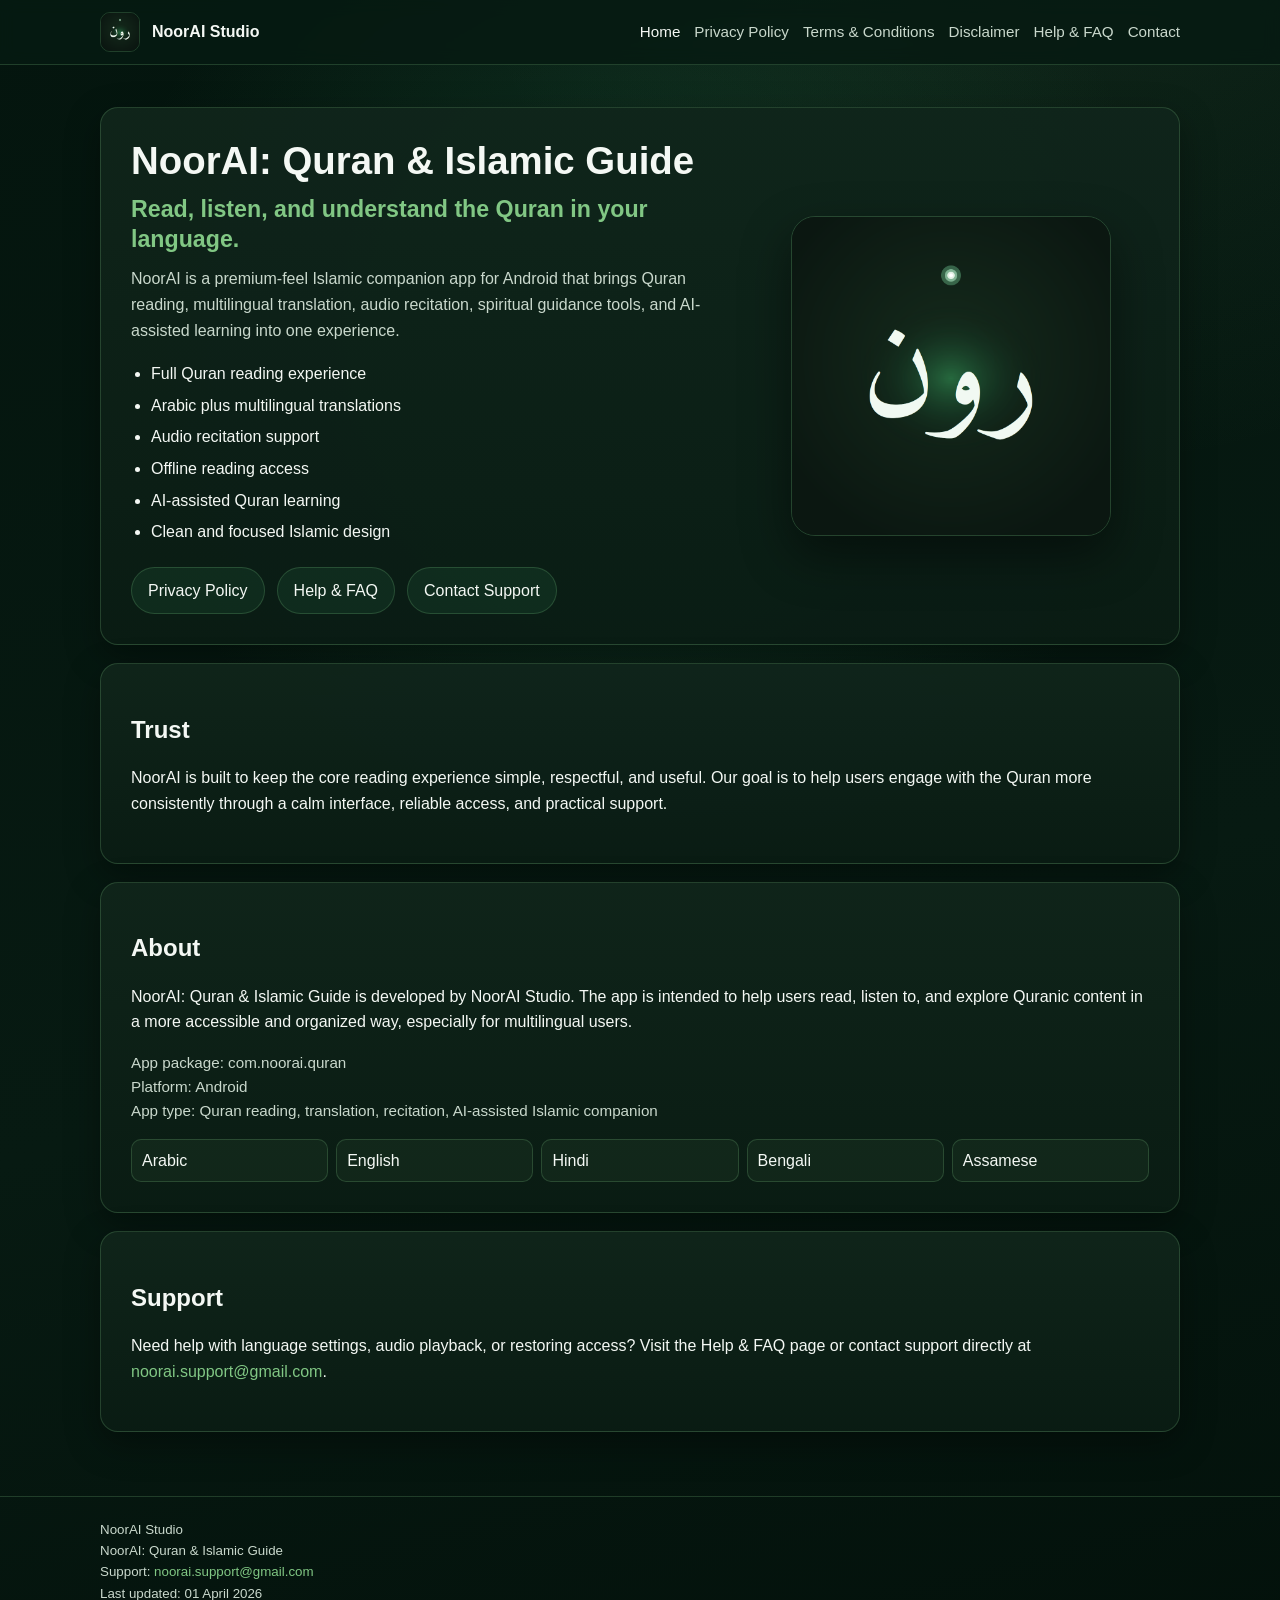
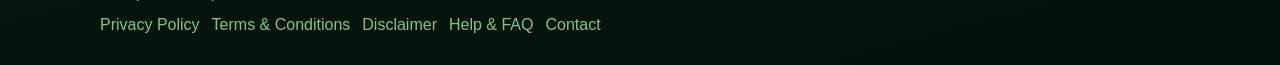
==== index.html @ 88397d29 "Initial NoorAI GitHub Pages site" ====
<!doctype html>
<html lang="en">
  <head>
    <meta charset="UTF-8" />
    <meta name="viewport" content="width=device-width, initial-scale=1.0" />
    <title>NoorAI Studio | NoorAI: Quran & Islamic Guide</title>
    <meta
      name="description"
      content="Official support and legal website for NoorAI: Quran & Islamic Guide by NoorAI Studio. Read the privacy policy, terms, disclaimer, and FAQ."
    />
    <meta property="og:title" content="NoorAI: Quran & Islamic Guide" />
    <meta
      property="og:description"
      content="Official legal and support website for NoorAI by NoorAI Studio."
    />
    <meta property="og:image" content="assets/og-image.png" />
    <meta property="og:type" content="website" />
    <link rel="icon" type="image/png" href="assets/icon.png" />
    <link rel="stylesheet" href="styles.css" />
  </head>
  <body data-page="home">
    <header>
      <div class="site-wrap topbar">
        <div class="brand">
          <img src="assets/icon.png" alt="NoorAI icon" />
          <span>NoorAI Studio</span>
        </div>
        <nav class="nav-links" aria-label="Primary navigation">
          <a data-nav="home" href="index.html">Home</a>
          <a data-nav="privacy" href="privacy-policy.html">Privacy Policy</a>
          <a data-nav="terms" href="terms-and-conditions.html">Terms &amp; Conditions</a>
          <a data-nav="disclaimer" href="disclaimer.html">Disclaimer</a>
          <a data-nav="faq" href="help-faq.html">Help &amp; FAQ</a>
          <a data-nav="contact" href="contact.html">Contact</a>
        </nav>
      </div>
    </header>

    <main class="site-wrap">
      <section class="card hero">
        <div>
          <h1>NoorAI: Quran &amp; Islamic Guide</h1>
          <h2>Read, listen, and understand the Quran in your language.</h2>
          <p>
            NoorAI is a premium-feel Islamic companion app for Android that brings Quran reading,
            multilingual translation, audio recitation, spiritual guidance tools, and AI-assisted
            learning into one experience.
          </p>
          <ul class="feature-list">
            <li>Full Quran reading experience</li>
            <li>Arabic plus multilingual translations</li>
            <li>Audio recitation support</li>
            <li>Offline reading access</li>
            <li>AI-assisted Quran learning</li>
            <li>Clean and focused Islamic design</li>
          </ul>
          <div class="cta-row">
            <a class="btn" href="privacy-policy.html">Privacy Policy</a>
            <a class="btn" href="help-faq.html">Help &amp; FAQ</a>
            <a class="btn" href="contact.html">Contact Support</a>
          </div>
        </div>
        <div class="hero-media">
          <img src="assets/og-image.png" alt="NoorAI app artwork" />
        </div>
      </section>

      <section class="card section">
        <h2>Trust</h2>
        <p>
          NoorAI is built to keep the core reading experience simple, respectful, and useful. Our
          goal is to help users engage with the Quran more consistently through a calm interface,
          reliable access, and practical support.
        </p>
      </section>

      <section class="card section">
        <h2>About</h2>
        <p>
          NoorAI: Quran &amp; Islamic Guide is developed by NoorAI Studio. The app is intended to
          help users read, listen to, and explore Quranic content in a more accessible and
          organized way, especially for multilingual users.
        </p>
        <p class="meta">
          App package: com.noorai.quran<br />
          Platform: Android<br />
          App type: Quran reading, translation, recitation, AI-assisted Islamic companion
        </p>
        <div class="lang-grid" aria-label="Supported languages">
          <span>Arabic</span>
          <span>English</span>
          <span>Hindi</span>
          <span>Bengali</span>
          <span>Assamese</span>
        </div>
      </section>

      <section class="card section">
        <h2>Support</h2>
        <p>
          Need help with language settings, audio playback, or restoring access? Visit the Help
          &amp; FAQ page or contact support directly at
          <a href="mailto:noorai.support@gmail.com">noorai.support@gmail.com</a>.
        </p>
      </section>
    </main>

    <footer class="footer">
      <div class="site-wrap">
        <small>NoorAI Studio</small>
        <small>NoorAI: Quran &amp; Islamic Guide</small>
        <small>
          Support: <a href="mailto:noorai.support@gmail.com">noorai.support@gmail.com</a>
        </small>
        <small>Last updated: 01 April 2026</small>
        <div class="foot-links">
          <a href="privacy-policy.html">Privacy Policy</a>
          <a href="terms-and-conditions.html">Terms &amp; Conditions</a>
          <a href="disclaimer.html">Disclaimer</a>
          <a href="help-faq.html">Help &amp; FAQ</a>
          <a href="contact.html">Contact</a>
        </div>
      </div>
    </footer>

    <script src="script.js"></script>
  </body>
</html>
---- styles.css ----
:root {
  --bg: #071A12;
  --surface: #10251B;
  --primary: #2E7D52;
  --highlight: #81C784;
  --text: #F4F8F4;
  --text-muted: #C9D8CC;
  --border: rgba(129, 199, 132, 0.22);
  --shadow: 0 12px 34px rgba(0, 0, 0, 0.35);
}

* {
  box-sizing: border-box;
}

html,
body {
  margin: 0;
  padding: 0;
}

body {
  font-family: "Segoe UI", Tahoma, Geneva, Verdana, sans-serif;
  color: var(--text);
  background:
    radial-gradient(circle at 50% 20%, rgba(46, 125, 82, 0.30), transparent 36%),
    radial-gradient(circle at 85% -10%, rgba(129, 199, 132, 0.10), transparent 30%),
    linear-gradient(165deg, #04150e 0%, var(--bg) 58%, #03110b 100%);
  min-height: 100vh;
  line-height: 1.6;
}

a {
  color: var(--highlight);
  text-decoration: none;
}

a:hover {
  text-decoration: underline;
}

.site-wrap {
  width: min(1080px, 92vw);
  margin: 0 auto;
}

header {
  position: sticky;
  top: 0;
  z-index: 20;
  background: rgba(7, 26, 18, 0.85);
  backdrop-filter: blur(8px);
  border-bottom: 1px solid var(--border);
}

.topbar {
  display: flex;
  align-items: center;
  justify-content: space-between;
  gap: 16px;
  padding: 12px 0;
}

.brand {
  display: flex;
  align-items: center;
  gap: 12px;
  font-weight: 700;
}

.brand img {
  width: 40px;
  height: 40px;
  border-radius: 10px;
  border: 1px solid var(--border);
}

.nav-links {
  display: flex;
  flex-wrap: wrap;
  gap: 14px;
}

.nav-links a {
  color: var(--text-muted);
  font-size: 0.95rem;
}

.nav-links a.active,
.nav-links a:hover {
  color: var(--text);
}

main {
  padding: 42px 0 64px;
}

.card {
  background: linear-gradient(180deg, rgba(16, 37, 27, 0.95), rgba(10, 28, 20, 0.95));
  border: 1px solid var(--border);
  box-shadow: var(--shadow);
  border-radius: 18px;
  padding: clamp(18px, 3vw, 30px);
}

.hero {
  display: grid;
  grid-template-columns: 1.2fr 0.8fr;
  gap: clamp(18px, 3vw, 28px);
  align-items: center;
}

.hero h1 {
  margin: 0 0 10px;
  font-size: clamp(1.8rem, 3vw, 2.6rem);
  line-height: 1.2;
}

.hero h2 {
  margin: 0 0 12px;
  font-size: clamp(1.15rem, 2.4vw, 1.45rem);
  color: var(--highlight);
  font-weight: 600;
}

.hero p {
  margin: 0 0 18px;
  color: var(--text-muted);
}

.hero-media {
  display: flex;
  justify-content: center;
}

.hero-media img {
  width: min(320px, 88%);
  border-radius: 24px;
  border: 1px solid var(--border);
  box-shadow: 0 20px 50px rgba(0, 0, 0, 0.45);
}

ul.feature-list {
  margin: 0;
  padding-left: 20px;
}

ul.feature-list li {
  margin: 6px 0;
}

.cta-row {
  margin-top: 22px;
  display: flex;
  flex-wrap: wrap;
  gap: 12px;
}

.btn {
  display: inline-block;
  border-radius: 999px;
  padding: 10px 16px;
  border: 1px solid var(--border);
  color: var(--text);
  background: rgba(46, 125, 82, 0.16);
  transition: transform 160ms ease, background 160ms ease;
}

.btn:hover {
  transform: translateY(-2px);
  background: rgba(46, 125, 82, 0.32);
  text-decoration: none;
}

.section {
  margin-top: 18px;
}

h1,
h2,
h3 {
  line-height: 1.3;
}

h1 {
  margin-top: 0;
}

.meta {
  color: var(--text-muted);
  font-size: 0.95rem;
}

.footer {
  border-top: 1px solid var(--border);
  padding: 22px 0 28px;
  color: var(--text-muted);
}

.footer .foot-links {
  display: flex;
  flex-wrap: wrap;
  gap: 12px;
  margin-top: 8px;
}

.footer small {
  display: block;
}

.lang-grid {
  display: grid;
  gap: 8px;
  grid-template-columns: repeat(auto-fit, minmax(160px, 1fr));
  margin-top: 10px;
}

.lang-grid span {
  border: 1px solid var(--border);
  padding: 8px 10px;
  border-radius: 10px;
  background: rgba(129, 199, 132, 0.06);
}

@media (max-width: 860px) {
  .hero {
    grid-template-columns: 1fr;
  }

  .topbar {
    flex-direction: column;
    align-items: flex-start;
  }
}
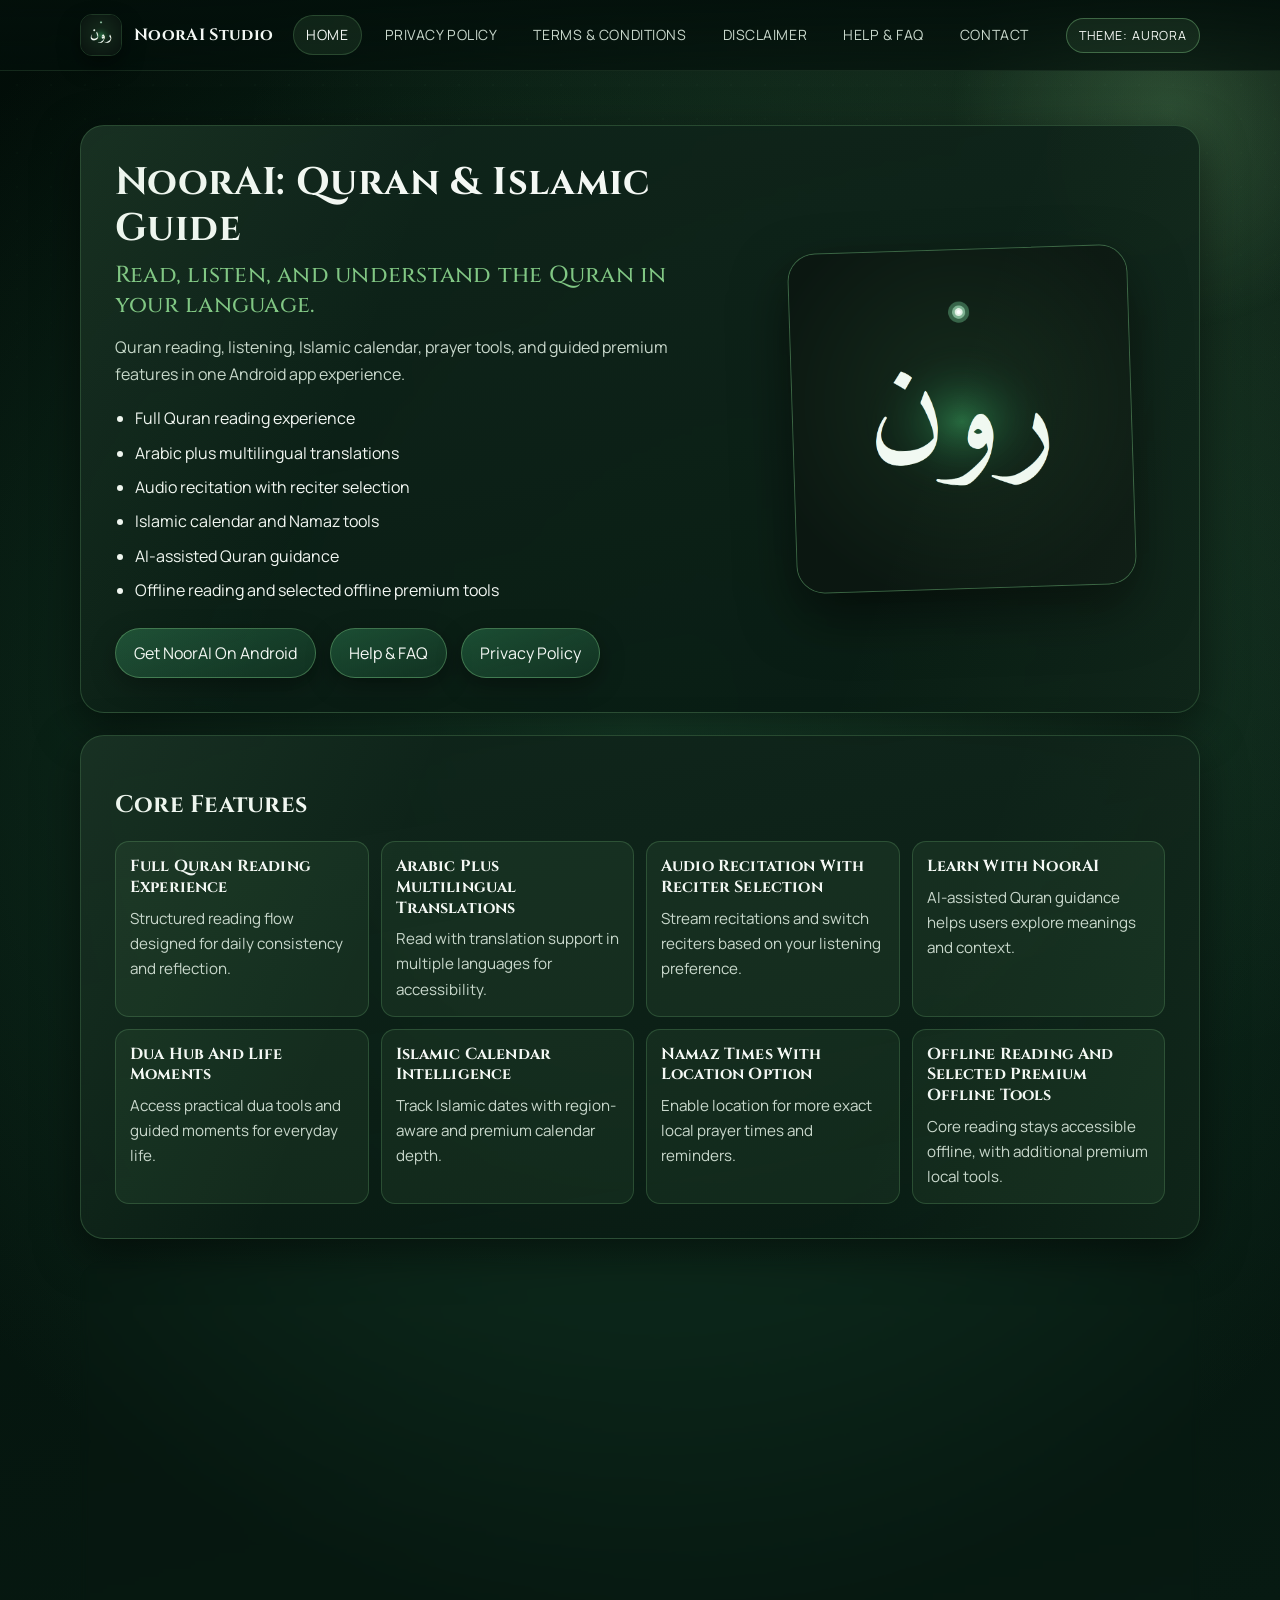
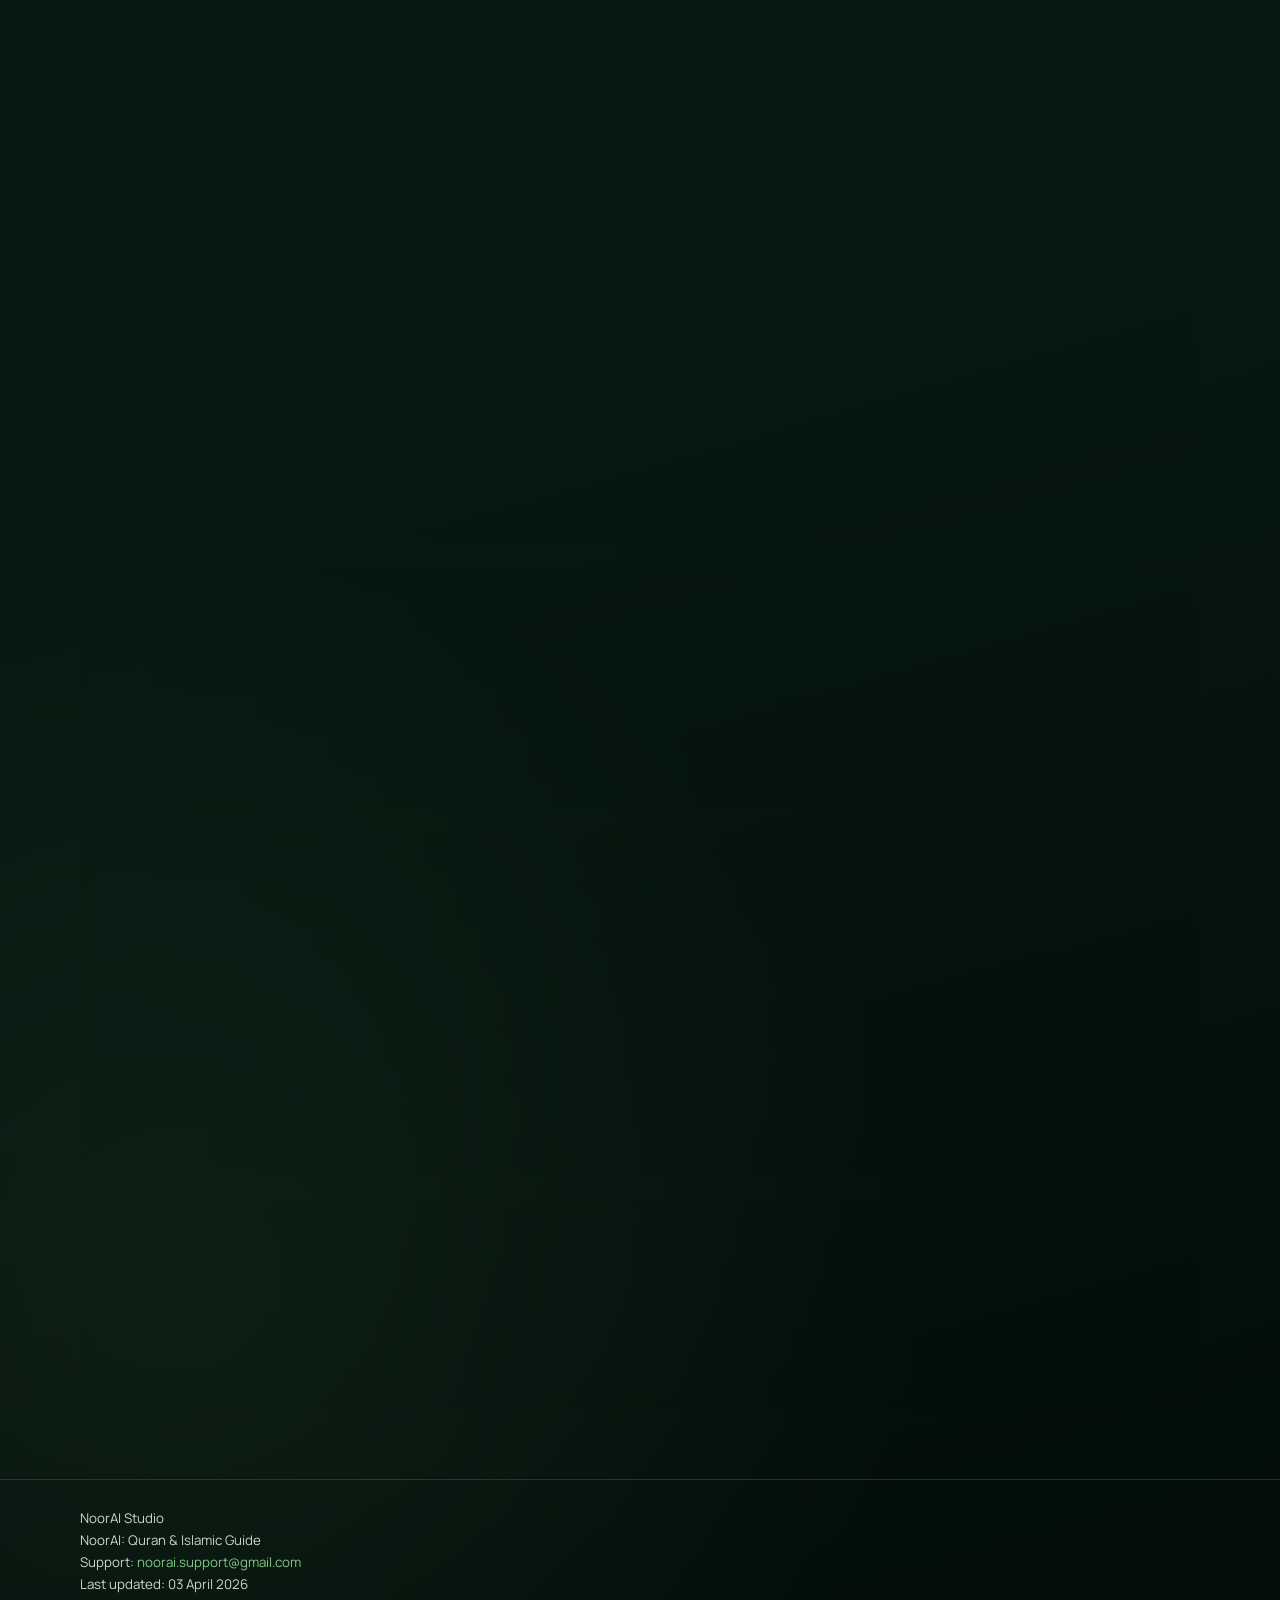
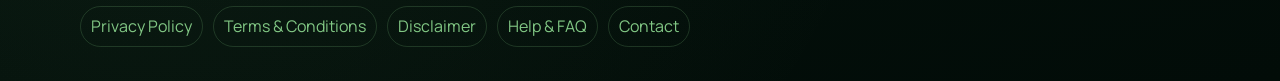
==== commit 45425bba: "Update site content and add app-ads.txt for AdMob verification" ====
--- a/index.html
+++ b/index.html
@@ -3,19 +3,55 @@
   <head>
     <meta charset="UTF-8" />
     <meta name="viewport" content="width=device-width, initial-scale=1.0" />
-    <title>NoorAI Studio | NoorAI: Quran & Islamic Guide</title>
+    <title>NoorAI | Quran, Recitation, AI Guidance, Prayer Tools</title>
     <meta
       name="description"
-      content="Official support and legal website for NoorAI: Quran & Islamic Guide by NoorAI Studio. Read the privacy policy, terms, disclaimer, and FAQ."
-    />
-    <meta property="og:title" content="NoorAI: Quran & Islamic Guide" />
+      content="NoorAI is an Android Quran and Islamic guide app with reading, recitation, AI guidance, prayer tools, Islamic calendar features, and premium support options."
+    />
+    <link rel="canonical" href="https://shaanahmed.github.io/noorai-site/" />
+    <meta property="og:title" content="NoorAI: Quran & Islamic Guide for Android" />
     <meta
       property="og:description"
-      content="Official legal and support website for NoorAI by NoorAI Studio."
-    />
-    <meta property="og:image" content="assets/og-image.png" />
+      content="Read, listen, and understand the Quran in your language with NoorAI. Includes recitation, prayer tools, Islamic calendar, and premium guidance features."
+    />
+    <meta property="og:url" content="https://shaanahmed.github.io/noorai-site/" />
+    <meta property="og:image" content="https://shaanahmed.github.io/noorai-site/assets/og-image.png" />
     <meta property="og:type" content="website" />
+    <meta name="twitter:card" content="summary_large_image" />
+    <meta name="twitter:title" content="NoorAI: Quran & Islamic Guide for Android" />
+    <meta
+      name="twitter:description"
+      content="Quran reading, multilingual translation, recitation, prayer tools, and guided premium features in one app."
+    />
+    <meta
+      name="twitter:image"
+      content="https://shaanahmed.github.io/noorai-site/assets/og-image.png"
+    />
+    <meta name="theme-color" content="#071A12" />
     <link rel="icon" type="image/png" href="assets/icon.png" />
+    <link rel="apple-touch-icon" href="assets/icon.png" />
+    <script type="application/ld+json">
+      {
+        "@context": "https://schema.org",
+        "@type": "SoftwareApplication",
+        "name": "NoorAI: Quran & Islamic Guide",
+        "applicationCategory": "LifestyleApplication",
+        "operatingSystem": "Android",
+        "url": "https://shaanahmed.github.io/noorai-site/",
+        "image": "https://shaanahmed.github.io/noorai-site/assets/og-image.png",
+        "description": "Android app for Quran reading, recitation, AI-assisted guidance, prayer tools, and Islamic calendar support.",
+        "publisher": {
+          "@type": "Organization",
+          "name": "NoorAI Studio"
+        },
+        "offers": {
+          "@type": "Offer",
+          "price": "0",
+          "priceCurrency": "USD",
+          "description": "Free download with optional in-app premium plans via Google Play"
+        }
+      }
+    </script>
     <link rel="stylesheet" href="styles.css" />
   </head>
   <body data-page="home">
@@ -42,22 +78,21 @@
           <h1>NoorAI: Quran &amp; Islamic Guide</h1>
           <h2>Read, listen, and understand the Quran in your language.</h2>
           <p>
-            NoorAI is a premium-feel Islamic companion app for Android that brings Quran reading,
-            multilingual translation, audio recitation, spiritual guidance tools, and AI-assisted
-            learning into one experience.
+            Quran reading, listening, Islamic calendar, prayer tools, and guided premium features
+            in one Android app experience.
           </p>
           <ul class="feature-list">
             <li>Full Quran reading experience</li>
             <li>Arabic plus multilingual translations</li>
-            <li>Audio recitation support</li>
-            <li>Offline reading access</li>
-            <li>AI-assisted Quran learning</li>
-            <li>Clean and focused Islamic design</li>
+            <li>Audio recitation with reciter selection</li>
+            <li>Islamic calendar and Namaz tools</li>
+            <li>AI-assisted Quran guidance</li>
+            <li>Offline reading and selected offline premium tools</li>
           </ul>
           <div class="cta-row">
+            <a class="btn" href="#android-launch">Get NoorAI On Android</a>
+            <a class="btn" href="help-faq.html">Help &amp; FAQ</a>
             <a class="btn" href="privacy-policy.html">Privacy Policy</a>
-            <a class="btn" href="help-faq.html">Help &amp; FAQ</a>
-            <a class="btn" href="contact.html">Contact Support</a>
           </div>
         </div>
         <div class="hero-media">
@@ -66,16 +101,99 @@
       </section>
 
       <section class="card section">
-        <h2>Trust</h2>
-        <p>
-          NoorAI is built to keep the core reading experience simple, respectful, and useful. Our
-          goal is to help users engage with the Quran more consistently through a calm interface,
-          reliable access, and practical support.
-        </p>
-      </section>
-
-      <section class="card section">
-        <h2>About</h2>
+        <h2>Core Features</h2>
+        <div class="feature-grid" aria-label="Core NoorAI features">
+          <article class="feature-card">
+            <h3>Full Quran Reading Experience</h3>
+            <p>Structured reading flow designed for daily consistency and reflection.</p>
+          </article>
+          <article class="feature-card">
+            <h3>Arabic Plus Multilingual Translations</h3>
+            <p>Read with translation support in multiple languages for accessibility.</p>
+          </article>
+          <article class="feature-card">
+            <h3>Audio Recitation With Reciter Selection</h3>
+            <p>Stream recitations and switch reciters based on your listening preference.</p>
+          </article>
+          <article class="feature-card">
+            <h3>Learn With NoorAI</h3>
+            <p>AI-assisted Quran guidance helps users explore meanings and context.</p>
+          </article>
+          <article class="feature-card">
+            <h3>Dua Hub And Life Moments</h3>
+            <p>Access practical dua tools and guided moments for everyday life.</p>
+          </article>
+          <article class="feature-card">
+            <h3>Islamic Calendar Intelligence</h3>
+            <p>Track Islamic dates with region-aware and premium calendar depth.</p>
+          </article>
+          <article class="feature-card">
+            <h3>Namaz Times With Location Option</h3>
+            <p>Enable location for more exact local prayer times and reminders.</p>
+          </article>
+          <article class="feature-card">
+            <h3>Offline Reading And Selected Premium Offline Tools</h3>
+            <p>Core reading stays accessible offline, with additional premium local tools.</p>
+          </article>
+        </div>
+      </section>
+
+      <section class="card section">
+        <h2>NoorAI Premium</h2>
+        <p>
+          Unlock deeper NoorAI features with monthly, yearly, or lifetime access. Premium
+          includes advanced Islamic calendar intelligence, Deep Heart AI, premium Dua Hub tools,
+          offline history, and an ad-free experience.
+        </p>
+        <div class="plan-row" aria-label="Premium plan options">
+          <span class="plan-pill">Monthly Access</span>
+          <span class="plan-pill">Yearly Access</span>
+          <span class="plan-pill">Lifetime Access</span>
+        </div>
+        <ul class="feature-list">
+          <li>Premium Dua Hub access</li>
+          <li>Ad-free experience</li>
+          <li>Unlimited Deep Heart AI</li>
+          <li>Global Islamic calendar</li>
+          <li>Ramadan and Eid timelines</li>
+          <li>Offline AI history</li>
+          <li>Offline audio downloads</li>
+          <li>Gold Supporter Theme</li>
+        </ul>
+        <p class="meta">
+          Plan availability and billing details may vary by region and Google Play listing state.
+        </p>
+      </section>
+
+      <section class="card section">
+        <h2>Trust And Privacy</h2>
+        <ul class="feature-list">
+          <li>NoorAI is designed to work mostly offline for core reading flows.</li>
+          <li>No NoorAI account is required to use core app features.</li>
+          <li>Premium access is managed through Google Play billing products.</li>
+          <li>Core Quran reading content remains simple and accessible.</li>
+        </ul>
+      </section>
+
+      <section id="android-launch" class="card section">
+        <h2>Get NoorAI On Android</h2>
+        <p>
+          Join NoorAI internal testing now, or follow launch updates as the app rolls out on
+          Google Play.
+        </p>
+        <div class="cta-row">
+          <a
+            class="btn"
+            href="mailto:noorai.support@gmail.com?subject=NoorAI%20Internal%20Testing%20Request"
+            >Join Internal Testing</a
+          >
+          <a class="btn" href="contact.html">Coming Soon To Google Play</a>
+          <a class="btn" href="help-faq.html">Support And FAQ</a>
+        </div>
+      </section>
+
+      <section class="card section">
+        <h2>About NoorAI</h2>
         <p>
           NoorAI: Quran &amp; Islamic Guide is developed by NoorAI Studio. The app is intended to
           help users read, listen to, and explore Quranic content in a more accessible and
@@ -112,7 +230,7 @@
         <small>
           Support: <a href="mailto:noorai.support@gmail.com">noorai.support@gmail.com</a>
         </small>
-        <small>Last updated: 01 April 2026</small>
+        <small>Last updated: 03 April 2026</small>
         <div class="foot-links">
           <a href="privacy-policy.html">Privacy Policy</a>
           <a href="terms-and-conditions.html">Terms &amp; Conditions</a>
--- a/styles.css
+++ b/styles.css
@@ -1,3 +1,5 @@
+@import url("https://fonts.googleapis.com/css2?family=Cinzel:wght@500;700&family=Manrope:wght@400;500;700&display=swap");
+
 :root {
   --bg: #071A12;
   --surface: #10251B;
@@ -6,7 +8,8 @@
   --text: #F4F8F4;
   --text-muted: #C9D8CC;
   --border: rgba(129, 199, 132, 0.22);
-  --shadow: 0 12px 34px rgba(0, 0, 0, 0.35);
+  --border-strong: rgba(129, 199, 132, 0.4);
+  --shadow: 0 14px 44px rgba(0, 0, 0, 0.5);
 }
 
 * {
@@ -20,19 +23,47 @@
 }
 
 body {
-  font-family: "Segoe UI", Tahoma, Geneva, Verdana, sans-serif;
+  font-family: "Manrope", "Trebuchet MS", sans-serif;
   color: var(--text);
   background:
-    radial-gradient(circle at 50% 20%, rgba(46, 125, 82, 0.30), transparent 36%),
-    radial-gradient(circle at 85% -10%, rgba(129, 199, 132, 0.10), transparent 30%),
-    linear-gradient(165deg, #04150e 0%, var(--bg) 58%, #03110b 100%);
+    radial-gradient(circle at 50% 22%, rgba(46, 125, 82, 0.42), transparent 34%),
+    radial-gradient(circle at 84% 7%, rgba(129, 199, 132, 0.14), transparent 26%),
+    radial-gradient(circle at 14% 88%, rgba(129, 199, 132, 0.08), transparent 24%),
+    linear-gradient(164deg, #020d08 0%, var(--bg) 54%, #020c08 100%);
   min-height: 100vh;
-  line-height: 1.6;
+  line-height: 1.65;
+  position: relative;
+  overflow-x: hidden;
+}
+
+body::before,
+body::after {
+  content: "";
+  position: fixed;
+  pointer-events: none;
+  z-index: -1;
+}
+
+body::before {
+  inset: 0;
+  background-image: radial-gradient(rgba(129, 199, 132, 0.09) 1px, transparent 1px);
+  background-size: 34px 34px;
+  mask-image: linear-gradient(to bottom, rgba(0, 0, 0, 0.35), transparent 68%);
+}
+
+body::after {
+  width: 460px;
+  height: 460px;
+  top: -120px;
+  right: -120px;
+  border-radius: 50%;
+  background: radial-gradient(circle, rgba(129, 199, 132, 0.24), transparent 68%);
 }
 
 a {
   color: var(--highlight);
   text-decoration: none;
+  transition: color 170ms ease;
 }
 
 a:hover {
@@ -40,7 +71,7 @@
 }
 
 .site-wrap {
-  width: min(1080px, 92vw);
+  width: min(1120px, 92vw);
   margin: 0 auto;
 }
 
@@ -48,79 +79,125 @@
   position: sticky;
   top: 0;
   z-index: 20;
-  background: rgba(7, 26, 18, 0.85);
-  backdrop-filter: blur(8px);
-  border-bottom: 1px solid var(--border);
+  background: linear-gradient(to bottom, rgba(3, 16, 11, 0.9), rgba(3, 16, 11, 0.68));
+  backdrop-filter: blur(10px);
+  border-bottom: 1px solid rgba(129, 199, 132, 0.14);
 }
 
 .topbar {
   display: flex;
   align-items: center;
   justify-content: space-between;
-  gap: 16px;
-  padding: 12px 0;
+  gap: 20px;
+  padding: 14px 0;
+}
+
+.theme-toggle {
+  margin-left: auto;
+  border: 1px solid var(--border-strong);
+  border-radius: 999px;
+  padding: 8px 12px;
+  background: rgba(129, 199, 132, 0.1);
+  color: var(--text);
+  font-family: "Manrope", "Trebuchet MS", sans-serif;
+  font-size: 0.78rem;
+  letter-spacing: 0.07em;
+  text-transform: uppercase;
+  cursor: pointer;
+  transition: transform 160ms ease, background 160ms ease;
+}
+
+.theme-toggle:hover {
+  transform: translateY(-1px);
+  background: rgba(129, 199, 132, 0.2);
 }
 
 .brand {
   display: flex;
   align-items: center;
   gap: 12px;
+  font-family: "Cinzel", Georgia, serif;
+  letter-spacing: 0.02em;
   font-weight: 700;
+  font-size: 1.02rem;
 }
 
 .brand img {
-  width: 40px;
-  height: 40px;
-  border-radius: 10px;
+  width: 42px;
+  height: 42px;
+  border-radius: 12px;
   border: 1px solid var(--border);
+  box-shadow: 0 10px 22px rgba(0, 0, 0, 0.45);
 }
 
 .nav-links {
   display: flex;
   flex-wrap: wrap;
-  gap: 14px;
+  gap: 10px;
 }
 
 .nav-links a {
   color: var(--text-muted);
-  font-size: 0.95rem;
+  font-size: 0.88rem;
+  letter-spacing: 0.04em;
+  text-transform: uppercase;
+  border: 1px solid transparent;
+  border-radius: 999px;
+  padding: 7px 12px;
 }
 
 .nav-links a.active,
 .nav-links a:hover {
   color: var(--text);
+  border-color: var(--border);
+  background: rgba(129, 199, 132, 0.11);
+  text-decoration: none;
 }
 
 main {
-  padding: 42px 0 64px;
+  padding: 54px 0 70px;
 }
 
 .card {
-  background: linear-gradient(180deg, rgba(16, 37, 27, 0.95), rgba(10, 28, 20, 0.95));
-  border: 1px solid var(--border);
+  background: linear-gradient(170deg, rgba(16, 37, 27, 0.95), rgba(8, 26, 18, 0.92));
+  border: 1px solid rgba(129, 199, 132, 0.26);
   box-shadow: var(--shadow);
-  border-radius: 18px;
-  padding: clamp(18px, 3vw, 30px);
+  border-radius: 24px;
+  padding: clamp(20px, 3vw, 34px);
+  backdrop-filter: blur(4px);
+  position: relative;
+  overflow: hidden;
+  animation: rise-in 520ms ease both;
+}
+
+.card::after {
+  content: "";
+  position: absolute;
+  inset: 0;
+  pointer-events: none;
+  background: linear-gradient(110deg, rgba(129, 199, 132, 0.08), transparent 28%, transparent 72%, rgba(129, 199, 132, 0.06));
 }
 
 .hero {
   display: grid;
   grid-template-columns: 1.2fr 0.8fr;
-  gap: clamp(18px, 3vw, 28px);
+  gap: clamp(20px, 3vw, 34px);
   align-items: center;
 }
 
 .hero h1 {
-  margin: 0 0 10px;
-  font-size: clamp(1.8rem, 3vw, 2.6rem);
+  margin: 0 0 8px;
+  font-family: "Cinzel", Georgia, serif;
+  font-size: clamp(2rem, 3vw, 2.8rem);
+  letter-spacing: 0.01em;
   line-height: 1.2;
 }
 
 .hero h2 {
-  margin: 0 0 12px;
+  margin: 0 0 14px;
   font-size: clamp(1.15rem, 2.4vw, 1.45rem);
   color: var(--highlight);
-  font-weight: 600;
+  font-weight: 500;
 }
 
 .hero p {
@@ -134,10 +211,11 @@
 }
 
 .hero-media img {
-  width: min(320px, 88%);
-  border-radius: 24px;
-  border: 1px solid var(--border);
-  box-shadow: 0 20px 50px rgba(0, 0, 0, 0.45);
+  width: min(340px, 88%);
+  border-radius: 28px;
+  border: 1px solid var(--border-strong);
+  box-shadow: 0 24px 54px rgba(0, 0, 0, 0.52);
+  transform: rotate(-1.8deg);
 }
 
 ul.feature-list {
@@ -146,40 +224,89 @@
 }
 
 ul.feature-list li {
-  margin: 6px 0;
+  margin: 8px 0;
 }
 
 .cta-row {
-  margin-top: 22px;
+  margin-top: 24px;
   display: flex;
   flex-wrap: wrap;
-  gap: 12px;
+  gap: 14px;
 }
 
 .btn {
   display: inline-block;
   border-radius: 999px;
-  padding: 10px 16px;
+  padding: 11px 18px;
+  border: 1px solid var(--border-strong);
+  color: var(--text);
+  background: linear-gradient(160deg, rgba(46, 125, 82, 0.5), rgba(46, 125, 82, 0.22));
+  box-shadow: 0 8px 24px rgba(0, 0, 0, 0.35);
+  transition: transform 170ms ease, background 170ms ease, box-shadow 170ms ease;
+}
+
+.btn:hover {
+  transform: translateY(-2px) scale(1.02);
+  background: linear-gradient(160deg, rgba(46, 125, 82, 0.72), rgba(129, 199, 132, 0.28));
+  box-shadow: 0 12px 28px rgba(0, 0, 0, 0.48);
+  text-decoration: none;
+}
+
+.section {
+  margin-top: 22px;
+}
+
+.feature-grid {
+  margin-top: 12px;
+  display: grid;
+  gap: 12px;
+  grid-template-columns: repeat(auto-fit, minmax(220px, 1fr));
+}
+
+.feature-card {
+  position: relative;
+  z-index: 1;
+  padding: 14px;
+  border-radius: 14px;
   border: 1px solid var(--border);
-  color: var(--text);
-  background: rgba(46, 125, 82, 0.16);
-  transition: transform 160ms ease, background 160ms ease;
-}
-
-.btn:hover {
-  transform: translateY(-2px);
-  background: rgba(46, 125, 82, 0.32);
-  text-decoration: none;
-}
-
-.section {
-  margin-top: 18px;
+  background: rgba(129, 199, 132, 0.08);
+}
+
+.feature-card h3 {
+  margin: 0 0 8px;
+  font-size: 1rem;
+}
+
+.feature-card p {
+  margin: 0;
+  color: var(--text-muted);
+  font-size: 0.95rem;
+}
+
+.plan-row {
+  margin: 14px 0;
+  display: flex;
+  flex-wrap: wrap;
+  gap: 10px;
+}
+
+.plan-pill {
+  display: inline-block;
+  padding: 7px 12px;
+  border-radius: 999px;
+  border: 1px solid var(--border-strong);
+  background: rgba(129, 199, 132, 0.16);
+  font-size: 0.85rem;
+  letter-spacing: 0.03em;
+  text-transform: uppercase;
 }
 
 h1,
 h2,
 h3 {
+  font-family: "Cinzel", Georgia, serif;
   line-height: 1.3;
+  letter-spacing: 0.01em;
 }
 
 h1 {
@@ -188,20 +315,32 @@
 
 .meta {
   color: var(--text-muted);
-  font-size: 0.95rem;
+  font-size: 0.94rem;
 }
 
 .footer {
-  border-top: 1px solid var(--border);
-  padding: 22px 0 28px;
+  border-top: 1px solid rgba(129, 199, 132, 0.2);
+  padding: 28px 0 34px;
   color: var(--text-muted);
 }
 
 .footer .foot-links {
   display: flex;
   flex-wrap: wrap;
-  gap: 12px;
-  margin-top: 8px;
+  gap: 10px;
+  margin-top: 10px;
+}
+
+.foot-links a {
+  border: 1px solid rgba(129, 199, 132, 0.2);
+  border-radius: 999px;
+  padding: 6px 10px;
+}
+
+.foot-links a:hover {
+  text-decoration: none;
+  border-color: var(--border-strong);
+  background: rgba(129, 199, 132, 0.1);
 }
 
 .footer small {
@@ -217,9 +356,93 @@
 
 .lang-grid span {
   border: 1px solid var(--border);
-  padding: 8px 10px;
-  border-radius: 10px;
-  background: rgba(129, 199, 132, 0.06);
+  padding: 9px 10px;
+  border-radius: 12px;
+  background: rgba(129, 199, 132, 0.1);
+}
+
+.card:nth-of-type(2) {
+  animation-delay: 90ms;
+}
+
+.card:nth-of-type(3) {
+  animation-delay: 160ms;
+}
+
+.card:nth-of-type(4) {
+  animation-delay: 230ms;
+}
+
+body.theme-luxury {
+  --bg: #101414;
+  --surface: #1d2121;
+  --primary: #b8933f;
+  --highlight: #f2d28b;
+  --text: #f9f5eb;
+  --text-muted: #d8ceb9;
+  --border: rgba(242, 210, 139, 0.24);
+  --border-strong: rgba(242, 210, 139, 0.48);
+  --shadow: 0 16px 46px rgba(0, 0, 0, 0.56);
+  background:
+    radial-gradient(circle at 72% 14%, rgba(242, 210, 139, 0.18), transparent 28%),
+    radial-gradient(circle at 15% 80%, rgba(184, 147, 63, 0.12), transparent 30%),
+    linear-gradient(164deg, #070909 0%, #121615 58%, #080a0a 100%);
+}
+
+body.theme-luxury::before {
+  background-image: linear-gradient(rgba(242, 210, 139, 0.08) 1px, transparent 1px),
+    linear-gradient(90deg, rgba(242, 210, 139, 0.08) 1px, transparent 1px);
+  background-size: 30px 30px;
+}
+
+body.theme-luxury::after {
+  background: radial-gradient(circle, rgba(242, 210, 139, 0.28), transparent 66%);
+}
+
+body.theme-luxury header {
+  background: linear-gradient(to bottom, rgba(9, 10, 10, 0.92), rgba(9, 10, 10, 0.72));
+  border-bottom-color: rgba(242, 210, 139, 0.16);
+}
+
+body.theme-luxury .card {
+  background: linear-gradient(170deg, rgba(28, 31, 30, 0.95), rgba(14, 16, 16, 0.94));
+  border-color: rgba(242, 210, 139, 0.28);
+}
+
+body.theme-luxury .card::after {
+  background: linear-gradient(115deg, rgba(242, 210, 139, 0.08), transparent 30%, transparent 72%, rgba(184, 147, 63, 0.08));
+}
+
+body.theme-luxury .btn {
+  background: linear-gradient(155deg, rgba(184, 147, 63, 0.58), rgba(184, 147, 63, 0.24));
+}
+
+body.theme-luxury .btn:hover {
+  background: linear-gradient(155deg, rgba(184, 147, 63, 0.75), rgba(242, 210, 139, 0.3));
+}
+
+body.theme-luxury .theme-toggle {
+  background: rgba(242, 210, 139, 0.14);
+}
+
+body.theme-luxury .theme-toggle:hover {
+  background: rgba(242, 210, 139, 0.24);
+}
+
+body.theme-luxury .hero-media img {
+  border-color: rgba(242, 210, 139, 0.6);
+  filter: saturate(0.9) contrast(1.03);
+}
+
+@keyframes rise-in {
+  from {
+    opacity: 0;
+    transform: translateY(14px);
+  }
+  to {
+    opacity: 1;
+    transform: translateY(0);
+  }
 }
 
 @media (max-width: 860px) {
@@ -227,8 +450,29 @@
     grid-template-columns: 1fr;
   }
 
+  .feature-grid {
+    grid-template-columns: 1fr;
+  }
+
+  .hero-media img {
+    transform: none;
+  }
+
   .topbar {
     flex-direction: column;
     align-items: flex-start;
   }
-}
+
+  .theme-toggle {
+    margin-left: 0;
+  }
+
+  .nav-links {
+    gap: 8px;
+  }
+
+  .nav-links a {
+    font-size: 0.82rem;
+    padding: 6px 10px;
+  }
+}
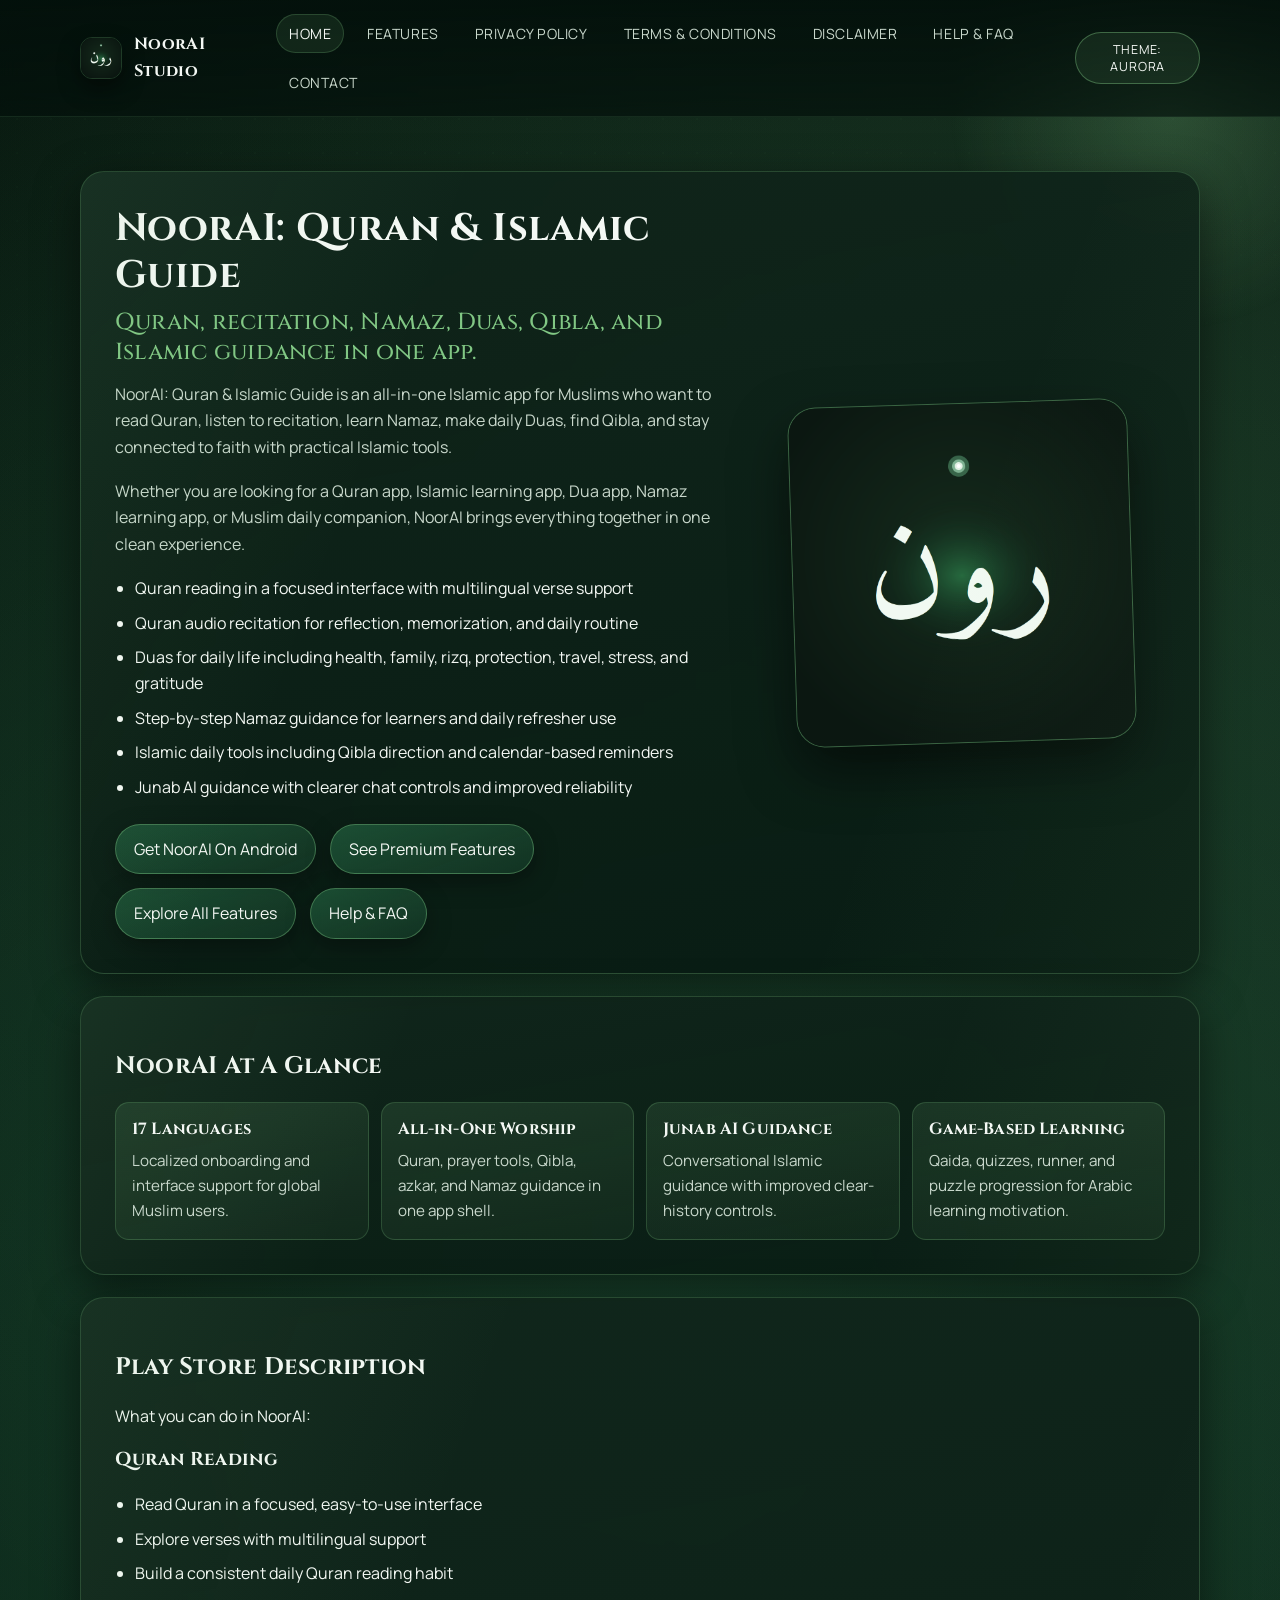
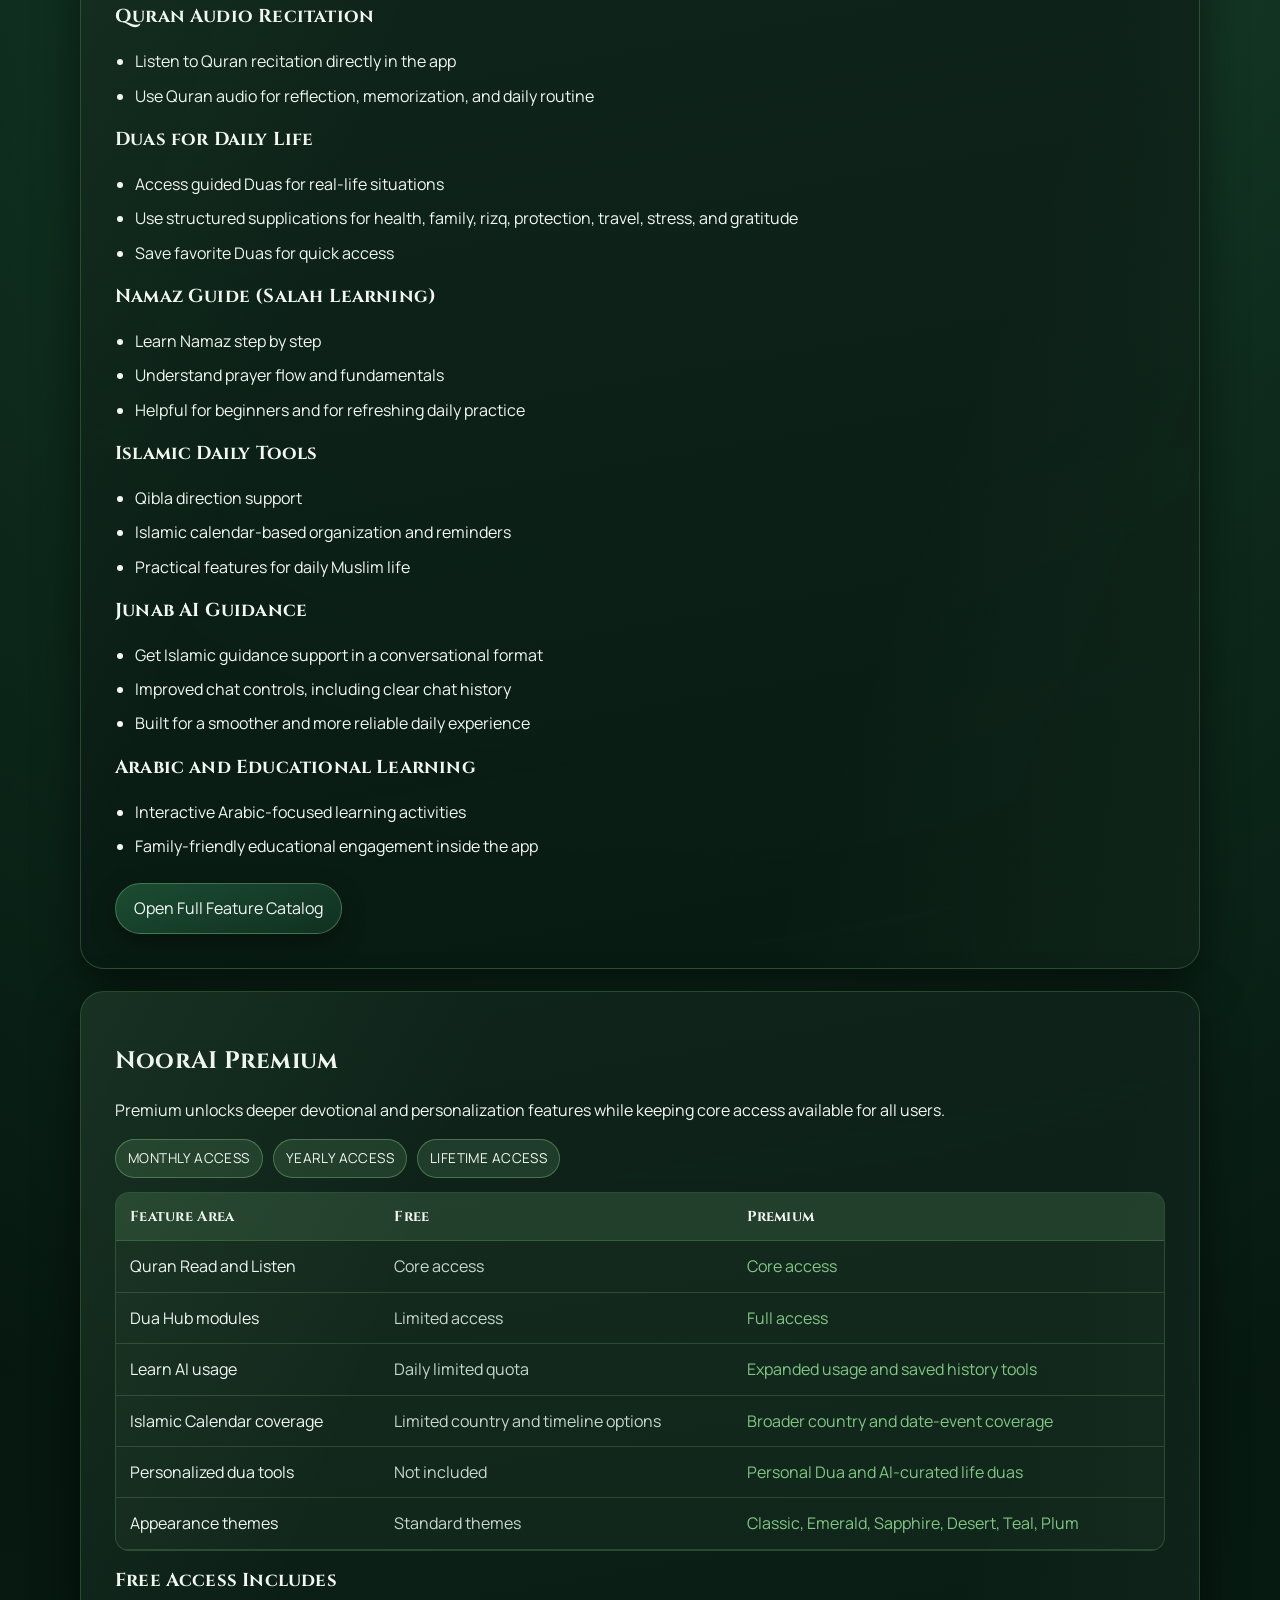
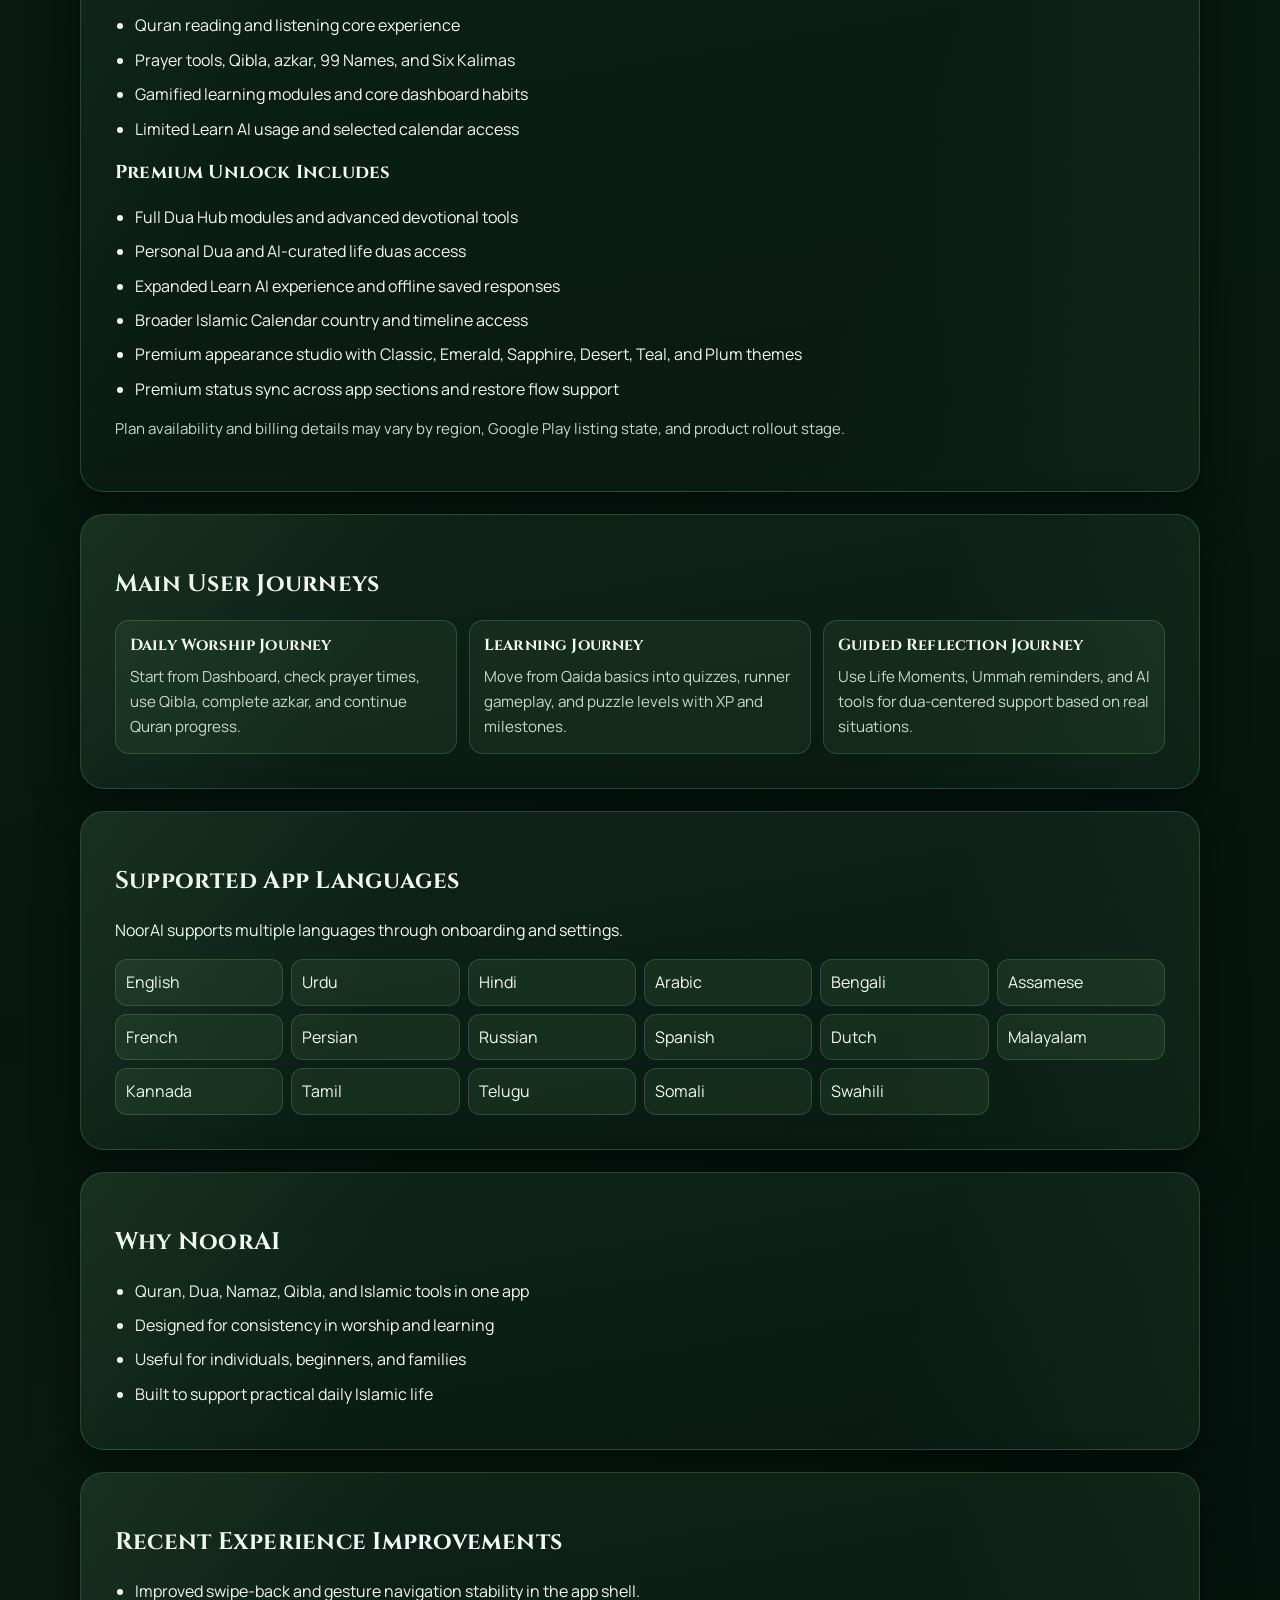
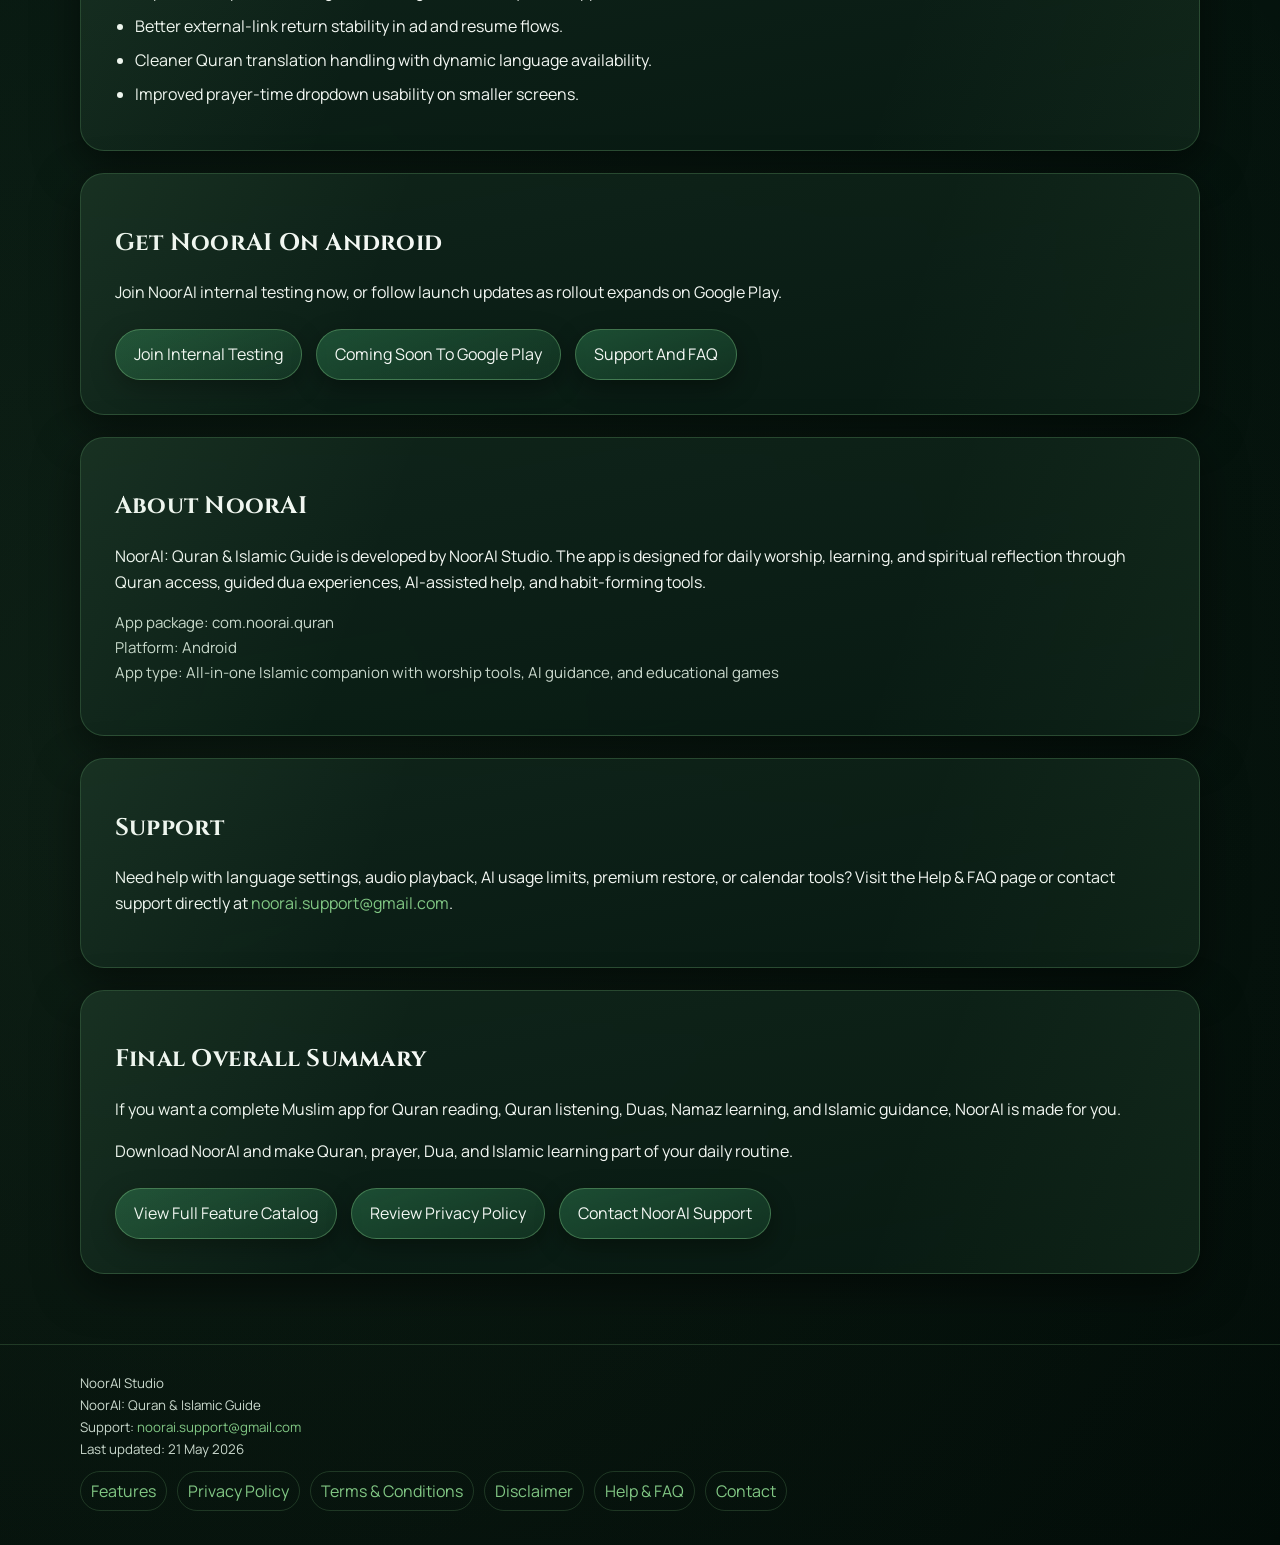
==== commit 7ba6f9fb: "Update NoorAI website content and feature pages" ====
--- a/index.html
+++ b/index.html
@@ -3,25 +3,25 @@
   <head>
     <meta charset="UTF-8" />
     <meta name="viewport" content="width=device-width, initial-scale=1.0" />
-    <title>NoorAI | Quran, Recitation, AI Guidance, Prayer Tools</title>
+    <title>NoorAI | Quran, Recitation, Namaz, Dua, Qibla, and Islamic Guidance</title>
     <meta
       name="description"
-      content="NoorAI is an Android Quran and Islamic guide app with reading, recitation, AI guidance, prayer tools, Islamic calendar features, and premium support options."
+      content="NoorAI: Quran & Islamic Guide is an all-in-one Islamic app for Quran reading, recitation, Namaz learning, daily Duas, Qibla direction, and practical Islamic guidance."
     />
     <link rel="canonical" href="https://shaanahmed.github.io/noorai-site/" />
-    <meta property="og:title" content="NoorAI: Quran & Islamic Guide for Android" />
+    <meta property="og:title" content="NoorAI: Quran, Namaz, Dua, Qibla, and Islamic AI" />
     <meta
       property="og:description"
-      content="Read, listen, and understand the Quran in your language with NoorAI. Includes recitation, prayer tools, Islamic calendar, and premium guidance features."
+      content="Read Quran, listen to recitation, learn Namaz, access daily Duas, find Qibla, and use practical Islamic tools in one clean app experience."
     />
     <meta property="og:url" content="https://shaanahmed.github.io/noorai-site/" />
     <meta property="og:image" content="https://shaanahmed.github.io/noorai-site/assets/og-image.png" />
     <meta property="og:type" content="website" />
     <meta name="twitter:card" content="summary_large_image" />
-    <meta name="twitter:title" content="NoorAI: Quran & Islamic Guide for Android" />
+    <meta name="twitter:title" content="NoorAI: Quran, Namaz, Dua, Qibla, and Islamic AI" />
     <meta
       name="twitter:description"
-      content="Quran reading, multilingual translation, recitation, prayer tools, and guided premium features in one app."
+      content="All-in-one Muslim daily companion for Quran reading, recitation, Duas, Namaz learning, Qibla support, and Islamic guidance."
     />
     <meta
       name="twitter:image"
@@ -39,7 +39,7 @@
         "operatingSystem": "Android",
         "url": "https://shaanahmed.github.io/noorai-site/",
         "image": "https://shaanahmed.github.io/noorai-site/assets/og-image.png",
-        "description": "Android app for Quran reading, recitation, AI-assisted guidance, prayer tools, and Islamic calendar support.",
+        "description": "Android app for Quran reading and recitation, Namaz learning, daily Duas, Qibla support, Islamic calendar tools, and Junab AI guidance.",
         "publisher": {
           "@type": "Organization",
           "name": "NoorAI Studio"
@@ -52,6 +52,18 @@
         }
       }
     </script>
+    <script type="application/ld+json">
+      {
+        "@context": "https://schema.org",
+        "@type": "WebSite",
+        "name": "NoorAI Website",
+        "url": "https://shaanahmed.github.io/noorai-site/",
+        "publisher": {
+          "@type": "Organization",
+          "name": "NoorAI Studio"
+        }
+      }
+    </script>
     <link rel="stylesheet" href="styles.css" />
   </head>
   <body data-page="home">
@@ -63,6 +75,7 @@
         </div>
         <nav class="nav-links" aria-label="Primary navigation">
           <a data-nav="home" href="index.html">Home</a>
+          <a data-nav="features" href="features.html">Features</a>
           <a data-nav="privacy" href="privacy-policy.html">Privacy Policy</a>
           <a data-nav="terms" href="terms-and-conditions.html">Terms &amp; Conditions</a>
           <a data-nav="disclaimer" href="disclaimer.html">Disclaimer</a>
@@ -76,23 +89,30 @@
       <section class="card hero">
         <div>
           <h1>NoorAI: Quran &amp; Islamic Guide</h1>
-          <h2>Read, listen, and understand the Quran in your language.</h2>
+          <h2>Quran, recitation, Namaz, Duas, Qibla, and Islamic guidance in one app.</h2>
           <p>
-            Quran reading, listening, Islamic calendar, prayer tools, and guided premium features
-            in one Android app experience.
+            NoorAI: Quran &amp; Islamic Guide is an all-in-one Islamic app for Muslims who want to
+            read Quran, listen to recitation, learn Namaz, make daily Duas, find Qibla, and stay
+            connected to faith with practical Islamic tools.
+          </p>
+          <p>
+            Whether you are looking for a Quran app, Islamic learning app, Dua app, Namaz
+            learning app, or Muslim daily companion, NoorAI brings everything together in one
+            clean experience.
           </p>
           <ul class="feature-list">
-            <li>Full Quran reading experience</li>
-            <li>Arabic plus multilingual translations</li>
-            <li>Audio recitation with reciter selection</li>
-            <li>Islamic calendar and Namaz tools</li>
-            <li>AI-assisted Quran guidance</li>
-            <li>Offline reading and selected offline premium tools</li>
+            <li>Quran reading in a focused interface with multilingual verse support</li>
+            <li>Quran audio recitation for reflection, memorization, and daily routine</li>
+            <li>Duas for daily life including health, family, rizq, protection, travel, stress, and gratitude</li>
+            <li>Step-by-step Namaz guidance for learners and daily refresher use</li>
+            <li>Islamic daily tools including Qibla direction and calendar-based reminders</li>
+            <li>Junab AI guidance with clearer chat controls and improved reliability</li>
           </ul>
           <div class="cta-row">
             <a class="btn" href="#android-launch">Get NoorAI On Android</a>
+            <a class="btn" href="#premium">See Premium Features</a>
+            <a class="btn" href="features.html">Explore All Features</a>
             <a class="btn" href="help-faq.html">Help &amp; FAQ</a>
-            <a class="btn" href="privacy-policy.html">Privacy Policy</a>
           </div>
         </div>
         <div class="hero-media">
@@ -101,85 +121,228 @@
       </section>
 
       <section class="card section">
-        <h2>Core Features</h2>
-        <div class="feature-grid" aria-label="Core NoorAI features">
-          <article class="feature-card">
-            <h3>Full Quran Reading Experience</h3>
-            <p>Structured reading flow designed for daily consistency and reflection.</p>
-          </article>
-          <article class="feature-card">
-            <h3>Arabic Plus Multilingual Translations</h3>
-            <p>Read with translation support in multiple languages for accessibility.</p>
-          </article>
-          <article class="feature-card">
-            <h3>Audio Recitation With Reciter Selection</h3>
-            <p>Stream recitations and switch reciters based on your listening preference.</p>
-          </article>
-          <article class="feature-card">
-            <h3>Learn With NoorAI</h3>
-            <p>AI-assisted Quran guidance helps users explore meanings and context.</p>
-          </article>
-          <article class="feature-card">
-            <h3>Dua Hub And Life Moments</h3>
-            <p>Access practical dua tools and guided moments for everyday life.</p>
-          </article>
-          <article class="feature-card">
-            <h3>Islamic Calendar Intelligence</h3>
-            <p>Track Islamic dates with region-aware and premium calendar depth.</p>
-          </article>
-          <article class="feature-card">
-            <h3>Namaz Times With Location Option</h3>
-            <p>Enable location for more exact local prayer times and reminders.</p>
-          </article>
-          <article class="feature-card">
-            <h3>Offline Reading And Selected Premium Offline Tools</h3>
-            <p>Core reading stays accessible offline, with additional premium local tools.</p>
-          </article>
-        </div>
-      </section>
-
-      <section class="card section">
+        <h2>NoorAI At A Glance</h2>
+        <div class="stat-grid" aria-label="NoorAI key highlights">
+          <article class="stat-card">
+            <h3>17 Languages</h3>
+            <p>Localized onboarding and interface support for global Muslim users.</p>
+          </article>
+          <article class="stat-card">
+            <h3>All-in-One Worship</h3>
+            <p>Quran, prayer tools, Qibla, azkar, and Namaz guidance in one app shell.</p>
+          </article>
+          <article class="stat-card">
+            <h3>Junab AI Guidance</h3>
+            <p>Conversational Islamic guidance with improved clear-history controls.</p>
+          </article>
+          <article class="stat-card">
+            <h3>Game-Based Learning</h3>
+            <p>Qaida, quizzes, runner, and puzzle progression for Arabic learning motivation.</p>
+          </article>
+        </div>
+      </section>
+
+      <section class="card section">
+        <h2>Play Store Description</h2>
+        <p>
+          What you can do in NoorAI:
+        </p>
+
+        <h3>Quran Reading</h3>
+        <ul class="feature-list">
+          <li>Read Quran in a focused, easy-to-use interface</li>
+          <li>Explore verses with multilingual support</li>
+          <li>Build a consistent daily Quran reading habit</li>
+        </ul>
+
+        <h3>Quran Audio Recitation</h3>
+        <ul class="feature-list">
+          <li>Listen to Quran recitation directly in the app</li>
+          <li>Use Quran audio for reflection, memorization, and daily routine</li>
+        </ul>
+
+        <h3>Duas for Daily Life</h3>
+        <ul class="feature-list">
+          <li>Access guided Duas for real-life situations</li>
+          <li>Use structured supplications for health, family, rizq, protection, travel, stress, and gratitude</li>
+          <li>Save favorite Duas for quick access</li>
+        </ul>
+
+        <h3>Namaz Guide (Salah Learning)</h3>
+        <ul class="feature-list">
+          <li>Learn Namaz step by step</li>
+          <li>Understand prayer flow and fundamentals</li>
+          <li>Helpful for beginners and for refreshing daily practice</li>
+        </ul>
+
+        <h3>Islamic Daily Tools</h3>
+        <ul class="feature-list">
+          <li>Qibla direction support</li>
+          <li>Islamic calendar-based organization and reminders</li>
+          <li>Practical features for daily Muslim life</li>
+        </ul>
+
+        <h3>Junab AI Guidance</h3>
+        <ul class="feature-list">
+          <li>Get Islamic guidance support in a conversational format</li>
+          <li>Improved chat controls, including clear chat history</li>
+          <li>Built for a smoother and more reliable daily experience</li>
+        </ul>
+
+        <h3>Arabic and Educational Learning</h3>
+        <ul class="feature-list">
+          <li>Interactive Arabic-focused learning activities</li>
+          <li>Family-friendly educational engagement inside the app</li>
+        </ul>
+
+        <div class="cta-row">
+          <a class="btn" href="features.html">Open Full Feature Catalog</a>
+        </div>
+      </section>
+
+      <section id="premium" class="card section">
         <h2>NoorAI Premium</h2>
         <p>
-          Unlock deeper NoorAI features with monthly, yearly, or lifetime access. Premium
-          includes advanced Islamic calendar intelligence, Deep Heart AI, premium Dua Hub tools,
-          offline history, and an ad-free experience.
+          Premium unlocks deeper devotional and personalization features while keeping core access
+          available for all users.
         </p>
         <div class="plan-row" aria-label="Premium plan options">
           <span class="plan-pill">Monthly Access</span>
           <span class="plan-pill">Yearly Access</span>
           <span class="plan-pill">Lifetime Access</span>
         </div>
-        <ul class="feature-list">
-          <li>Premium Dua Hub access</li>
-          <li>Ad-free experience</li>
-          <li>Unlimited Deep Heart AI</li>
-          <li>Global Islamic calendar</li>
-          <li>Ramadan and Eid timelines</li>
-          <li>Offline AI history</li>
-          <li>Offline audio downloads</li>
-          <li>Gold Supporter Theme</li>
+        <div class="table-wrap" aria-label="Free and premium comparison">
+          <table class="compare-table">
+            <thead>
+              <tr>
+                <th>Feature Area</th>
+                <th>Free</th>
+                <th>Premium</th>
+              </tr>
+            </thead>
+            <tbody>
+              <tr>
+                <td>Quran Read and Listen</td>
+                <td>Core access</td>
+                <td>Core access</td>
+              </tr>
+              <tr>
+                <td>Dua Hub modules</td>
+                <td>Limited access</td>
+                <td>Full access</td>
+              </tr>
+              <tr>
+                <td>Learn AI usage</td>
+                <td>Daily limited quota</td>
+                <td>Expanded usage and saved history tools</td>
+              </tr>
+              <tr>
+                <td>Islamic Calendar coverage</td>
+                <td>Limited country and timeline options</td>
+                <td>Broader country and date-event coverage</td>
+              </tr>
+              <tr>
+                <td>Personalized dua tools</td>
+                <td>Not included</td>
+                <td>Personal Dua and AI-curated life duas</td>
+              </tr>
+              <tr>
+                <td>Appearance themes</td>
+                <td>Standard themes</td>
+                <td>Classic, Emerald, Sapphire, Desert, Teal, Plum</td>
+              </tr>
+            </tbody>
+          </table>
+        </div>
+        <h3>Free Access Includes</h3>
+        <ul class="feature-list">
+          <li>Quran reading and listening core experience</li>
+          <li>Prayer tools, Qibla, azkar, 99 Names, and Six Kalimas</li>
+          <li>Gamified learning modules and core dashboard habits</li>
+          <li>Limited Learn AI usage and selected calendar access</li>
+        </ul>
+        <h3>Premium Unlock Includes</h3>
+        <ul class="feature-list">
+          <li>Full Dua Hub modules and advanced devotional tools</li>
+          <li>Personal Dua and AI-curated life duas access</li>
+          <li>Expanded Learn AI experience and offline saved responses</li>
+          <li>Broader Islamic Calendar country and timeline access</li>
+          <li>Premium appearance studio with Classic, Emerald, Sapphire, Desert, Teal, and Plum themes</li>
+          <li>Premium status sync across app sections and restore flow support</li>
         </ul>
         <p class="meta">
-          Plan availability and billing details may vary by region and Google Play listing state.
-        </p>
-      </section>
-
-      <section class="card section">
-        <h2>Trust And Privacy</h2>
-        <ul class="feature-list">
-          <li>NoorAI is designed to work mostly offline for core reading flows.</li>
-          <li>No NoorAI account is required to use core app features.</li>
-          <li>Premium access is managed through Google Play billing products.</li>
-          <li>Core Quran reading content remains simple and accessible.</li>
+          Plan availability and billing details may vary by region, Google Play listing state, and
+          product rollout stage.
+        </p>
+      </section>
+
+      <section class="card section">
+        <h2>Main User Journeys</h2>
+        <div class="feature-grid" aria-label="Main user journeys">
+          <article class="feature-card">
+            <h3>Daily Worship Journey</h3>
+            <p>Start from Dashboard, check prayer times, use Qibla, complete azkar, and continue Quran progress.</p>
+          </article>
+          <article class="feature-card">
+            <h3>Learning Journey</h3>
+            <p>Move from Qaida basics into quizzes, runner gameplay, and puzzle levels with XP and milestones.</p>
+          </article>
+          <article class="feature-card">
+            <h3>Guided Reflection Journey</h3>
+            <p>Use Life Moments, Ummah reminders, and AI tools for dua-centered support based on real situations.</p>
+          </article>
+        </div>
+      </section>
+
+      <section class="card section">
+        <h2>Supported App Languages</h2>
+        <p>NoorAI supports multiple languages through onboarding and settings.</p>
+        <div class="lang-grid" aria-label="Supported languages">
+          <span>English</span>
+          <span>Urdu</span>
+          <span>Hindi</span>
+          <span>Arabic</span>
+          <span>Bengali</span>
+          <span>Assamese</span>
+          <span>French</span>
+          <span>Persian</span>
+          <span>Russian</span>
+          <span>Spanish</span>
+          <span>Dutch</span>
+          <span>Malayalam</span>
+          <span>Kannada</span>
+          <span>Tamil</span>
+          <span>Telugu</span>
+          <span>Somali</span>
+          <span>Swahili</span>
+        </div>
+      </section>
+
+      <section class="card section">
+        <h2>Why NoorAI</h2>
+        <ul class="feature-list">
+          <li>Quran, Dua, Namaz, Qibla, and Islamic tools in one app</li>
+          <li>Designed for consistency in worship and learning</li>
+          <li>Useful for individuals, beginners, and families</li>
+          <li>Built to support practical daily Islamic life</li>
+        </ul>
+      </section>
+
+      <section class="card section">
+        <h2>Recent Experience Improvements</h2>
+        <ul class="feature-list">
+          <li>Improved swipe-back and gesture navigation stability in the app shell.</li>
+          <li>Better external-link return stability in ad and resume flows.</li>
+          <li>Cleaner Quran translation handling with dynamic language availability.</li>
+          <li>Improved prayer-time dropdown usability on smaller screens.</li>
         </ul>
       </section>
 
       <section id="android-launch" class="card section">
         <h2>Get NoorAI On Android</h2>
         <p>
-          Join NoorAI internal testing now, or follow launch updates as the app rolls out on
-          Google Play.
+          Join NoorAI internal testing now, or follow launch updates as rollout expands on Google
+          Play.
         </p>
         <div class="cta-row">
           <a
@@ -195,31 +358,41 @@
       <section class="card section">
         <h2>About NoorAI</h2>
         <p>
-          NoorAI: Quran &amp; Islamic Guide is developed by NoorAI Studio. The app is intended to
-          help users read, listen to, and explore Quranic content in a more accessible and
-          organized way, especially for multilingual users.
+          NoorAI: Quran &amp; Islamic Guide is developed by NoorAI Studio. The app is designed for
+          daily worship, learning, and spiritual reflection through Quran access, guided dua
+          experiences, AI-assisted help, and habit-forming tools.
         </p>
         <p class="meta">
           App package: com.noorai.quran<br />
           Platform: Android<br />
-          App type: Quran reading, translation, recitation, AI-assisted Islamic companion
-        </p>
-        <div class="lang-grid" aria-label="Supported languages">
-          <span>Arabic</span>
-          <span>English</span>
-          <span>Hindi</span>
-          <span>Bengali</span>
-          <span>Assamese</span>
-        </div>
+          App type: All-in-one Islamic companion with worship tools, AI guidance, and educational games
+        </p>
       </section>
 
       <section class="card section">
         <h2>Support</h2>
         <p>
-          Need help with language settings, audio playback, or restoring access? Visit the Help
-          &amp; FAQ page or contact support directly at
+          Need help with language settings, audio playback, AI usage limits, premium restore, or
+          calendar tools? Visit the Help &amp; FAQ page or contact support directly at
           <a href="mailto:noorai.support@gmail.com">noorai.support@gmail.com</a>.
         </p>
+      </section>
+
+      <section class="card section">
+        <h2>Final Overall Summary</h2>
+        <p>
+          If you want a complete Muslim app for Quran reading, Quran listening, Duas, Namaz
+          learning, and Islamic guidance, NoorAI is made for you.
+        </p>
+        <p>
+          Download NoorAI and make Quran, prayer, Dua, and Islamic learning part of your daily
+          routine.
+        </p>
+        <div class="cta-row">
+          <a class="btn" href="features.html">View Full Feature Catalog</a>
+          <a class="btn" href="privacy-policy.html">Review Privacy Policy</a>
+          <a class="btn" href="contact.html">Contact NoorAI Support</a>
+        </div>
       </section>
     </main>
 
@@ -230,8 +403,9 @@
         <small>
           Support: <a href="mailto:noorai.support@gmail.com">noorai.support@gmail.com</a>
         </small>
-        <small>Last updated: 03 April 2026</small>
+        <small>Last updated: 21 May 2026</small>
         <div class="foot-links">
+          <a href="features.html">Features</a>
           <a href="privacy-policy.html">Privacy Policy</a>
           <a href="terms-and-conditions.html">Terms &amp; Conditions</a>
           <a href="disclaimer.html">Disclaimer</a>
--- a/styles.css
+++ b/styles.css
@@ -299,6 +299,98 @@
   font-size: 0.85rem;
   letter-spacing: 0.03em;
   text-transform: uppercase;
+}
+
+.table-wrap {
+  margin-top: 14px;
+  border: 1px solid var(--border);
+  border-radius: 14px;
+  overflow-x: auto;
+  background: rgba(129, 199, 132, 0.05);
+}
+
+.compare-table {
+  width: 100%;
+  border-collapse: collapse;
+  min-width: 640px;
+}
+
+.compare-table th,
+.compare-table td {
+  padding: 12px 14px;
+  text-align: left;
+  border-bottom: 1px solid var(--border);
+  vertical-align: top;
+}
+
+.compare-table th {
+  font-family: "Cinzel", Georgia, serif;
+  font-size: 0.9rem;
+  letter-spacing: 0.02em;
+  background: rgba(129, 199, 132, 0.14);
+}
+
+.compare-table tbody tr:hover {
+  background: rgba(129, 199, 132, 0.08);
+}
+
+.compare-table td:nth-child(2) {
+  color: var(--text-muted);
+}
+
+.compare-table td:nth-child(3) {
+  color: var(--highlight);
+}
+
+.stat-grid {
+  margin-top: 12px;
+  display: grid;
+  gap: 12px;
+  grid-template-columns: repeat(auto-fit, minmax(220px, 1fr));
+}
+
+.stat-card {
+  position: relative;
+  z-index: 1;
+  padding: 16px;
+  border-radius: 14px;
+  border: 1px solid var(--border);
+  background: linear-gradient(170deg, rgba(129, 199, 132, 0.13), rgba(129, 199, 132, 0.06));
+}
+
+.stat-card h3 {
+  margin: 0 0 8px;
+  font-size: 1.02rem;
+}
+
+.stat-card p {
+  margin: 0;
+  color: var(--text-muted);
+  font-size: 0.95rem;
+}
+
+.section-jump {
+  margin-top: 16px;
+  display: flex;
+  flex-wrap: wrap;
+  gap: 10px;
+}
+
+.section-jump a {
+  border: 1px solid var(--border);
+  border-radius: 999px;
+  padding: 7px 12px;
+  color: var(--text);
+  background: rgba(129, 199, 132, 0.1);
+  font-size: 0.82rem;
+  text-transform: uppercase;
+  letter-spacing: 0.05em;
+}
+
+.section-jump a:hover {
+  text-decoration: none;
+  border-color: var(--border-strong);
+  background: rgba(129, 199, 132, 0.2);
 }
 
 h1,
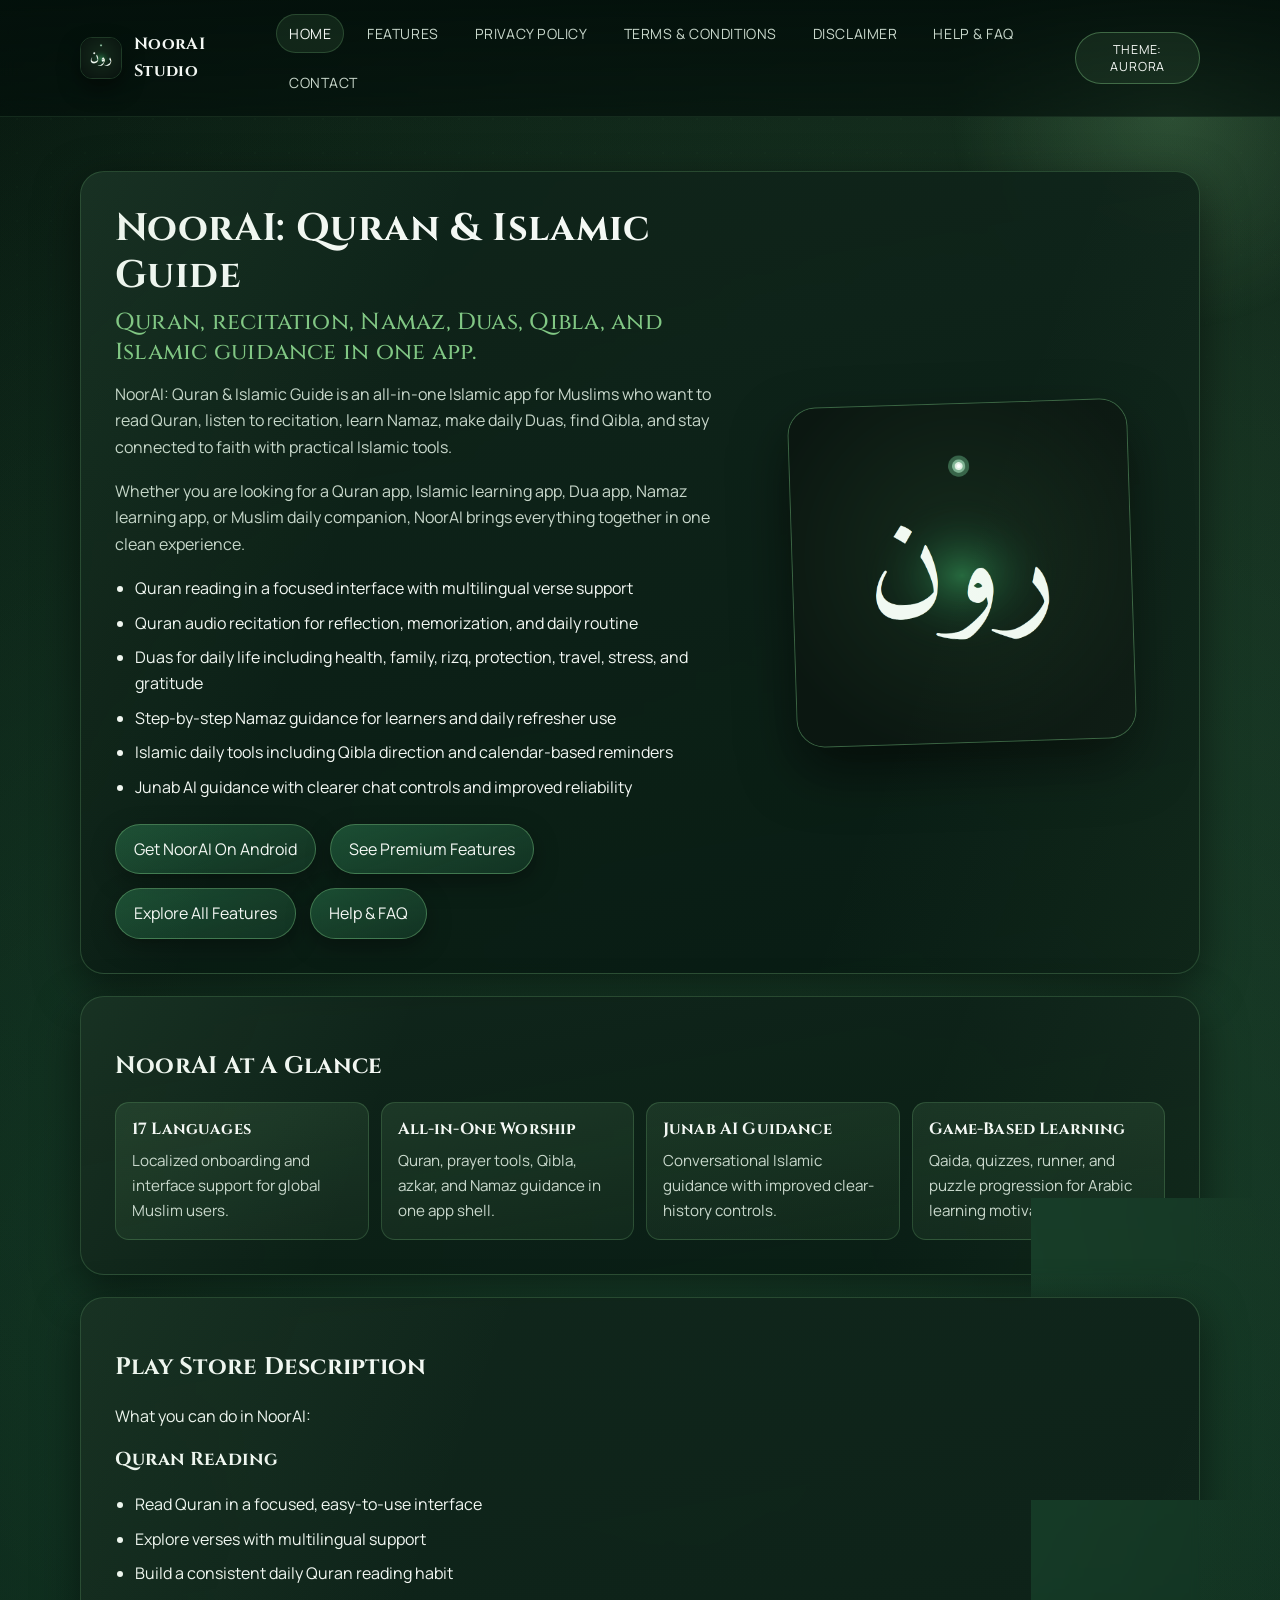
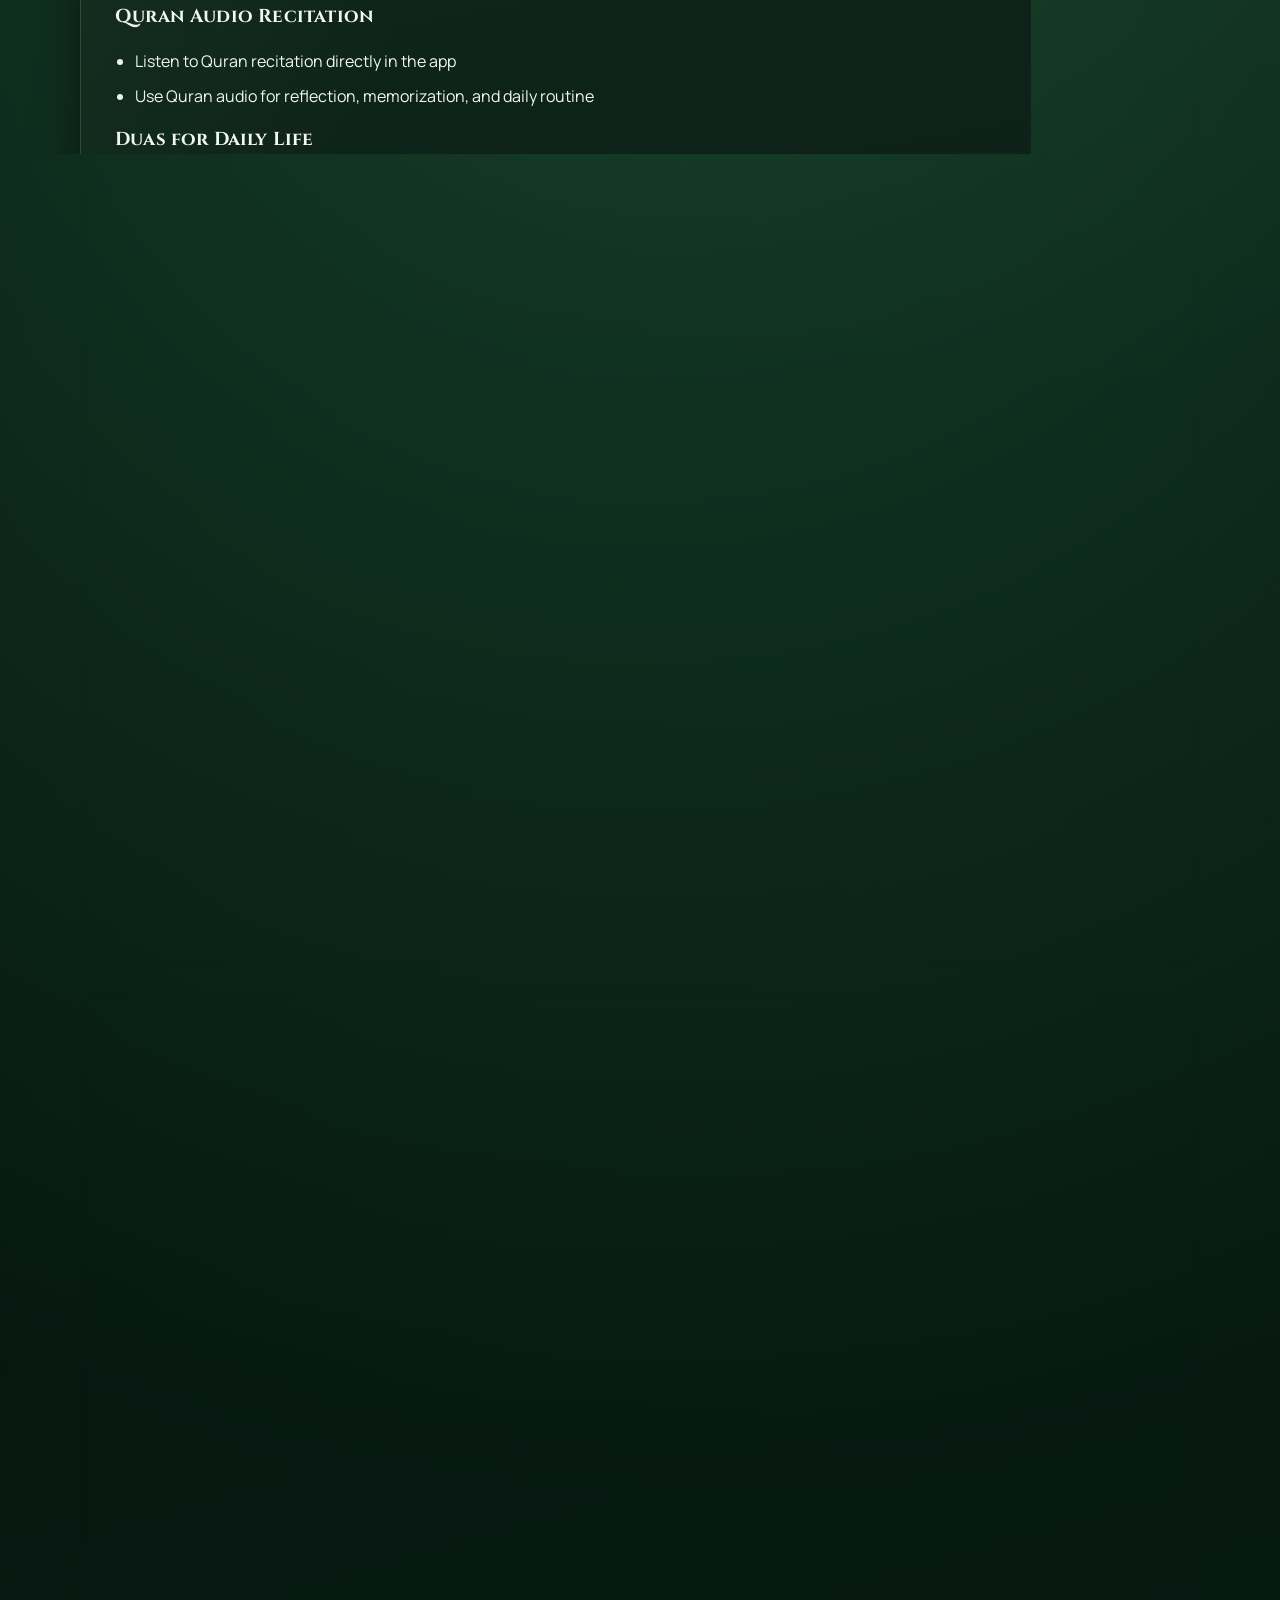
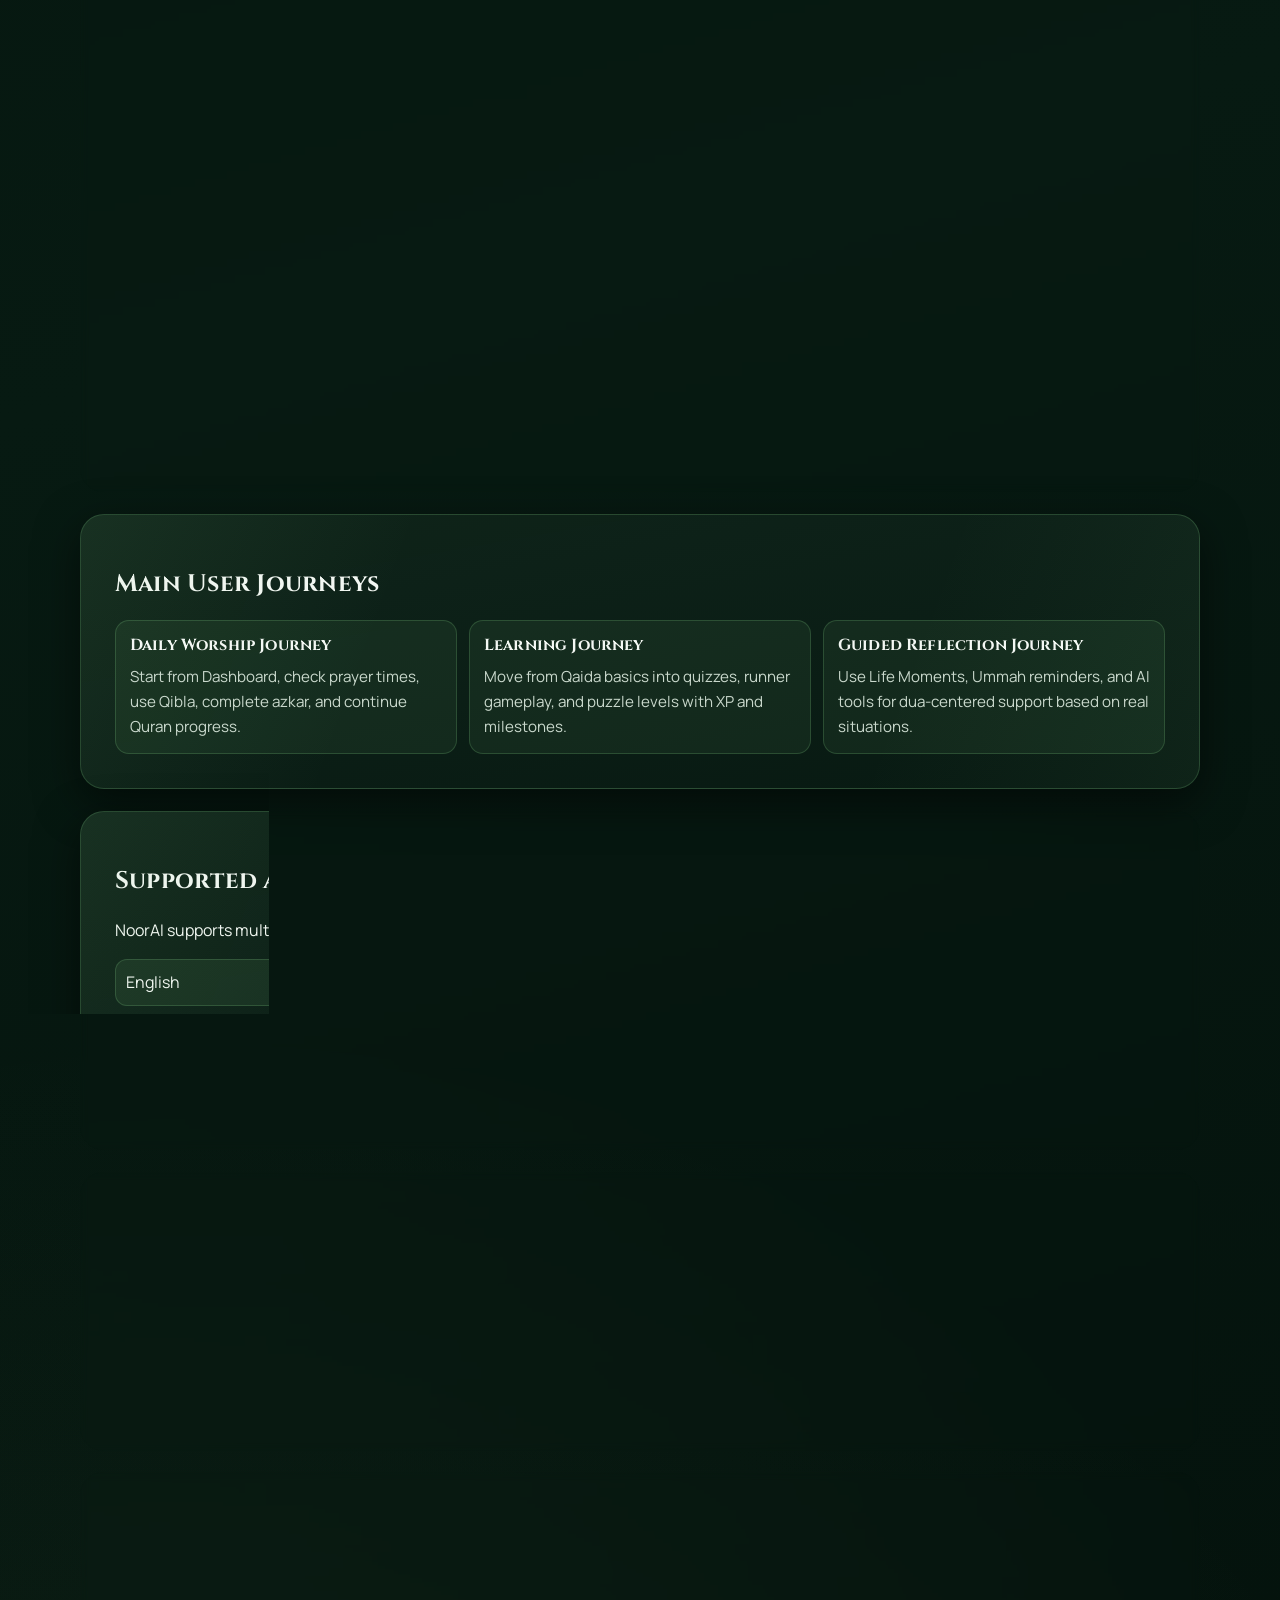
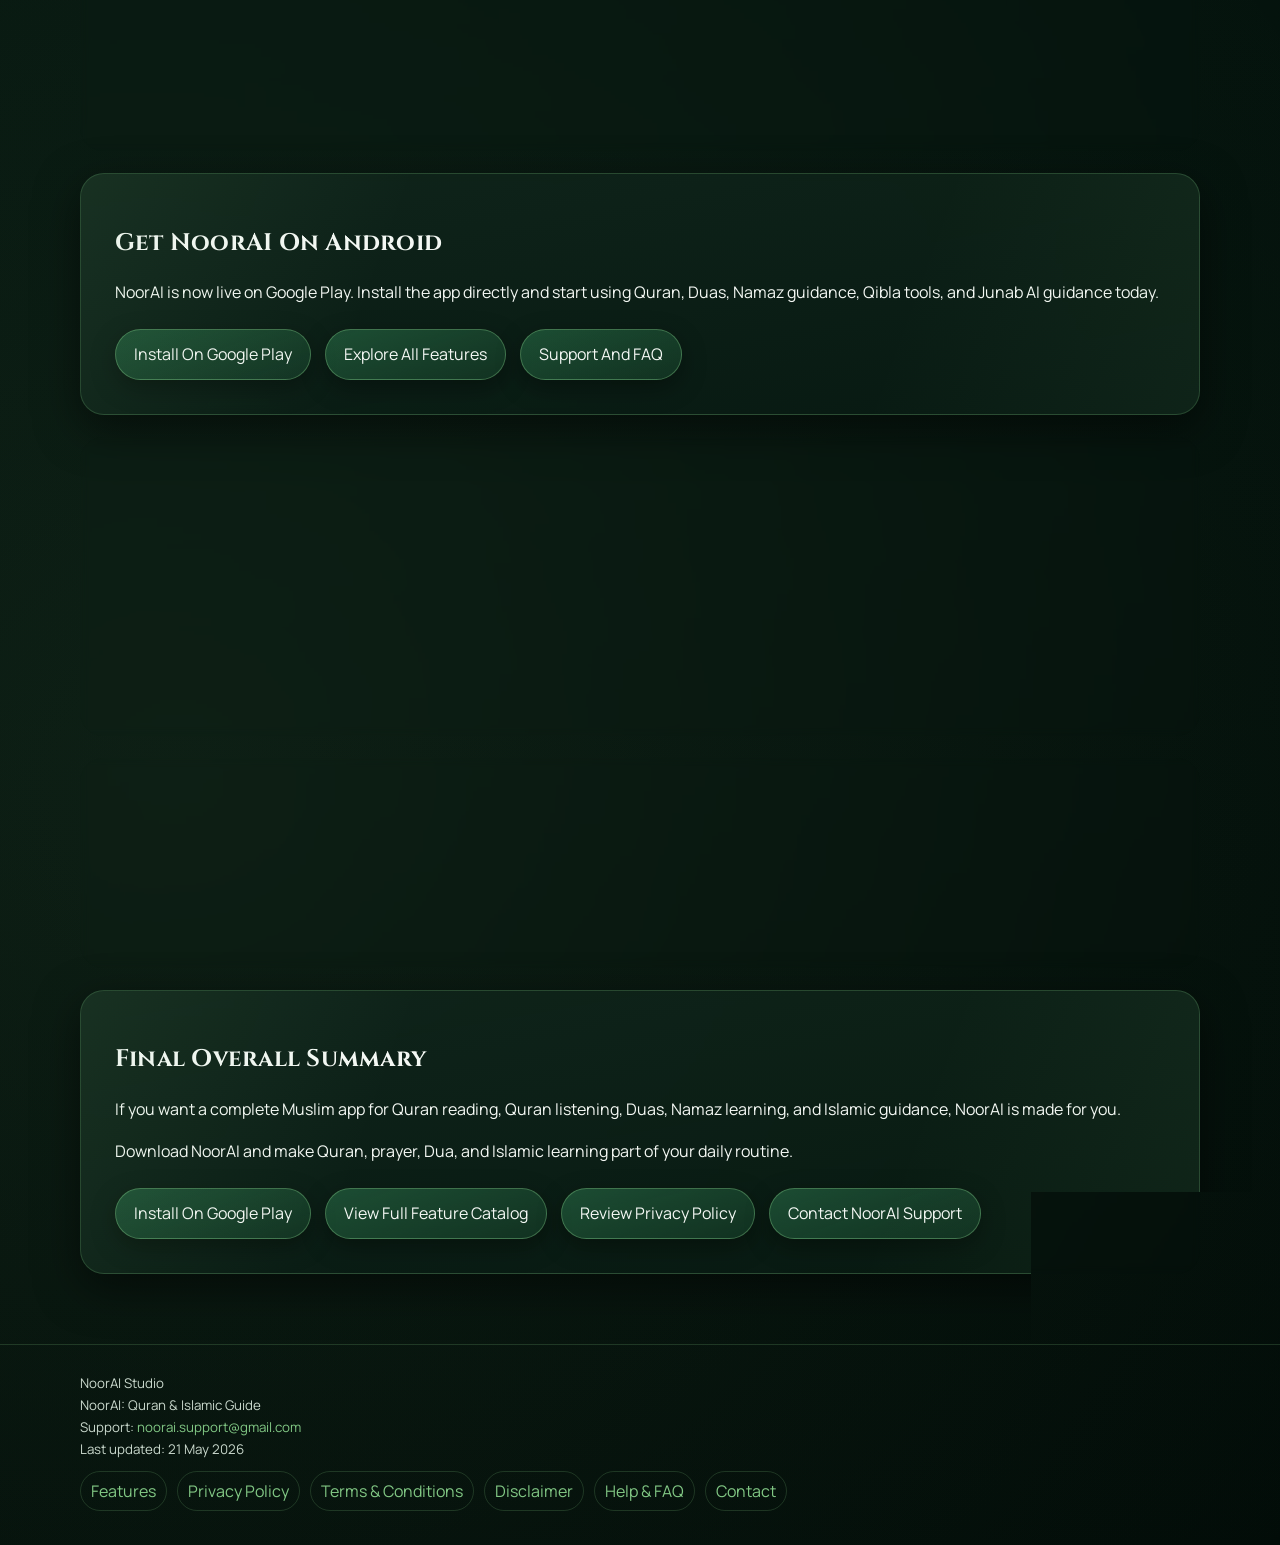
==== commit d8863e1c: "Replace pre-release CTAs with live Google Play install links" ====
--- a/index.html
+++ b/index.html
@@ -341,16 +341,18 @@
       <section id="android-launch" class="card section">
         <h2>Get NoorAI On Android</h2>
         <p>
-          Join NoorAI internal testing now, or follow launch updates as rollout expands on Google
-          Play.
+          NoorAI is now live on Google Play. Install the app directly and start using Quran,
+          Duas, Namaz guidance, Qibla tools, and Junab AI guidance today.
         </p>
         <div class="cta-row">
           <a
             class="btn"
-            href="mailto:noorai.support@gmail.com?subject=NoorAI%20Internal%20Testing%20Request"
-            >Join Internal Testing</a
+            href="https://play.google.com/store/apps/details?id=com.noorai.quran"
+            target="_blank"
+            rel="noopener"
+            >Install On Google Play</a
           >
-          <a class="btn" href="contact.html">Coming Soon To Google Play</a>
+          <a class="btn" href="features.html">Explore All Features</a>
           <a class="btn" href="help-faq.html">Support And FAQ</a>
         </div>
       </section>
@@ -389,6 +391,13 @@
           routine.
         </p>
         <div class="cta-row">
+          <a
+            class="btn"
+            href="https://play.google.com/store/apps/details?id=com.noorai.quran"
+            target="_blank"
+            rel="noopener"
+            >Install On Google Play</a
+          >
           <a class="btn" href="features.html">View Full Feature Catalog</a>
           <a class="btn" href="privacy-policy.html">Review Privacy Policy</a>
           <a class="btn" href="contact.html">Contact NoorAI Support</a>
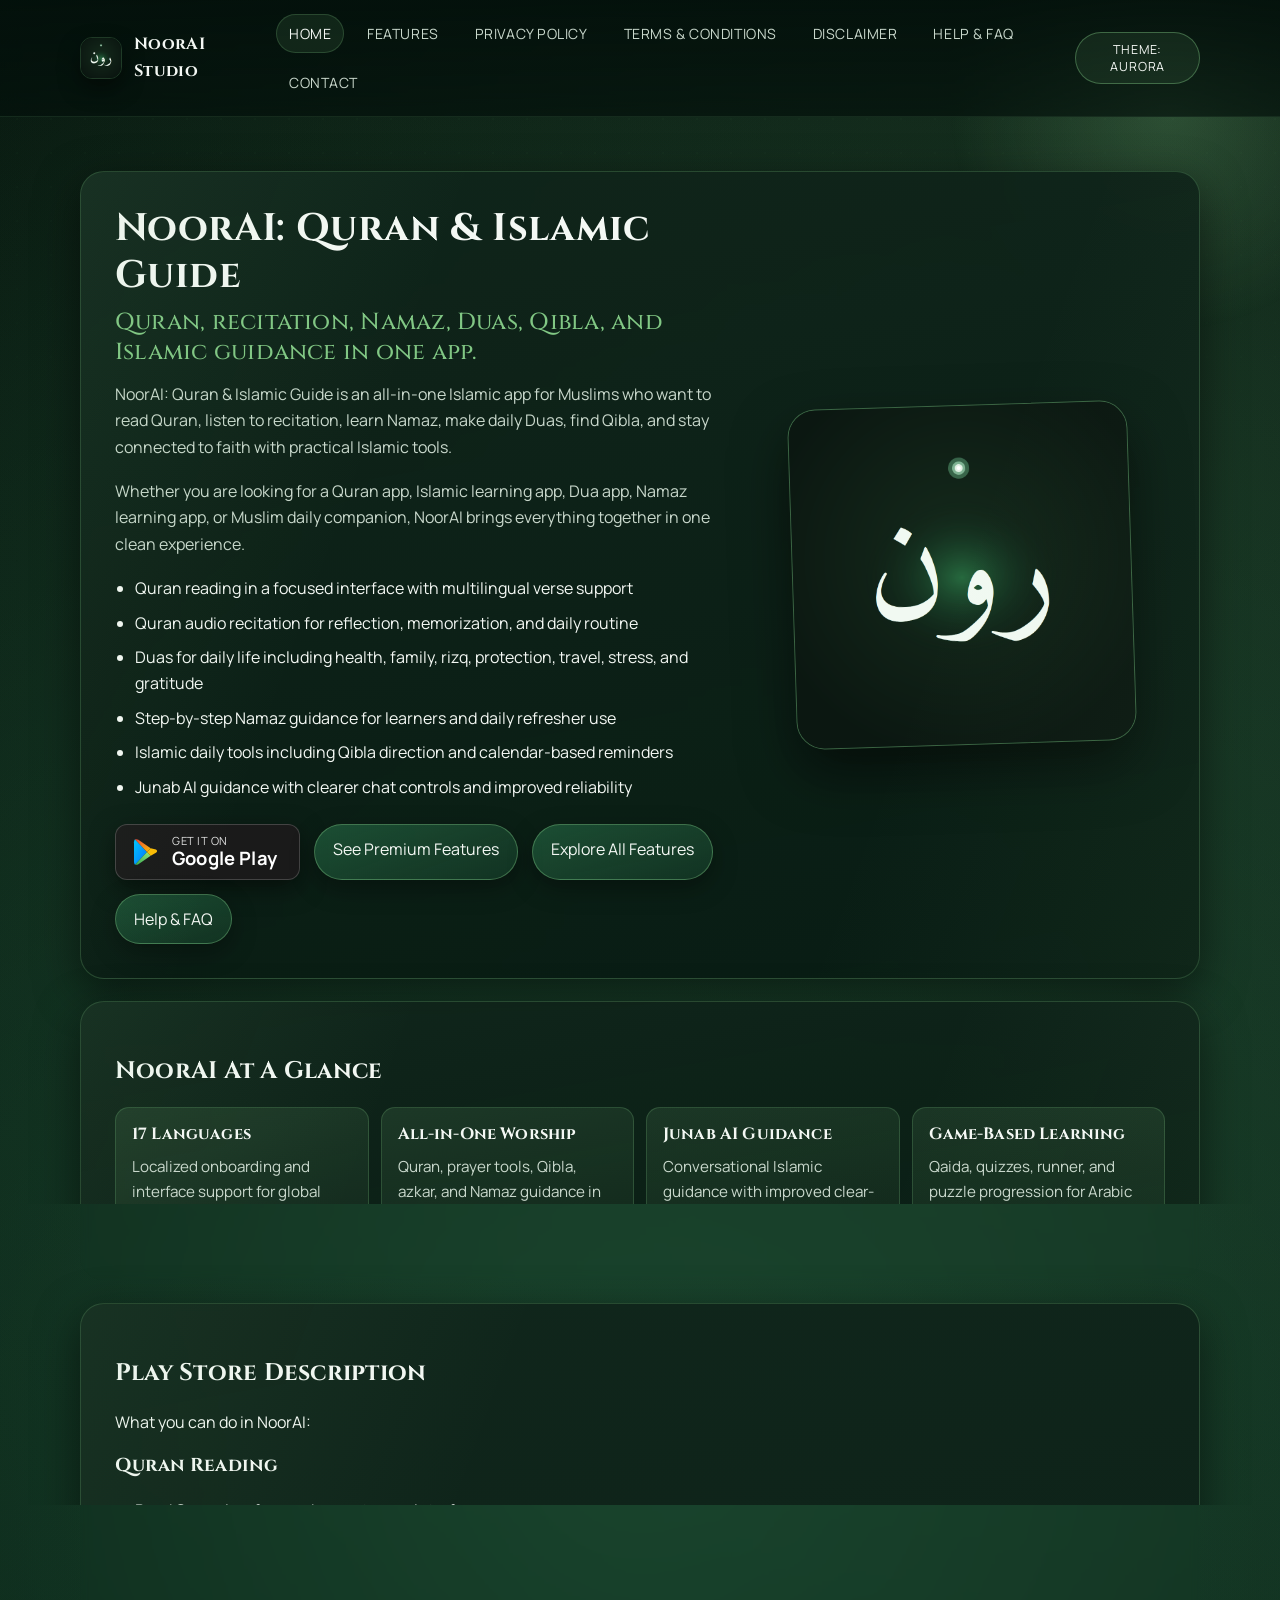
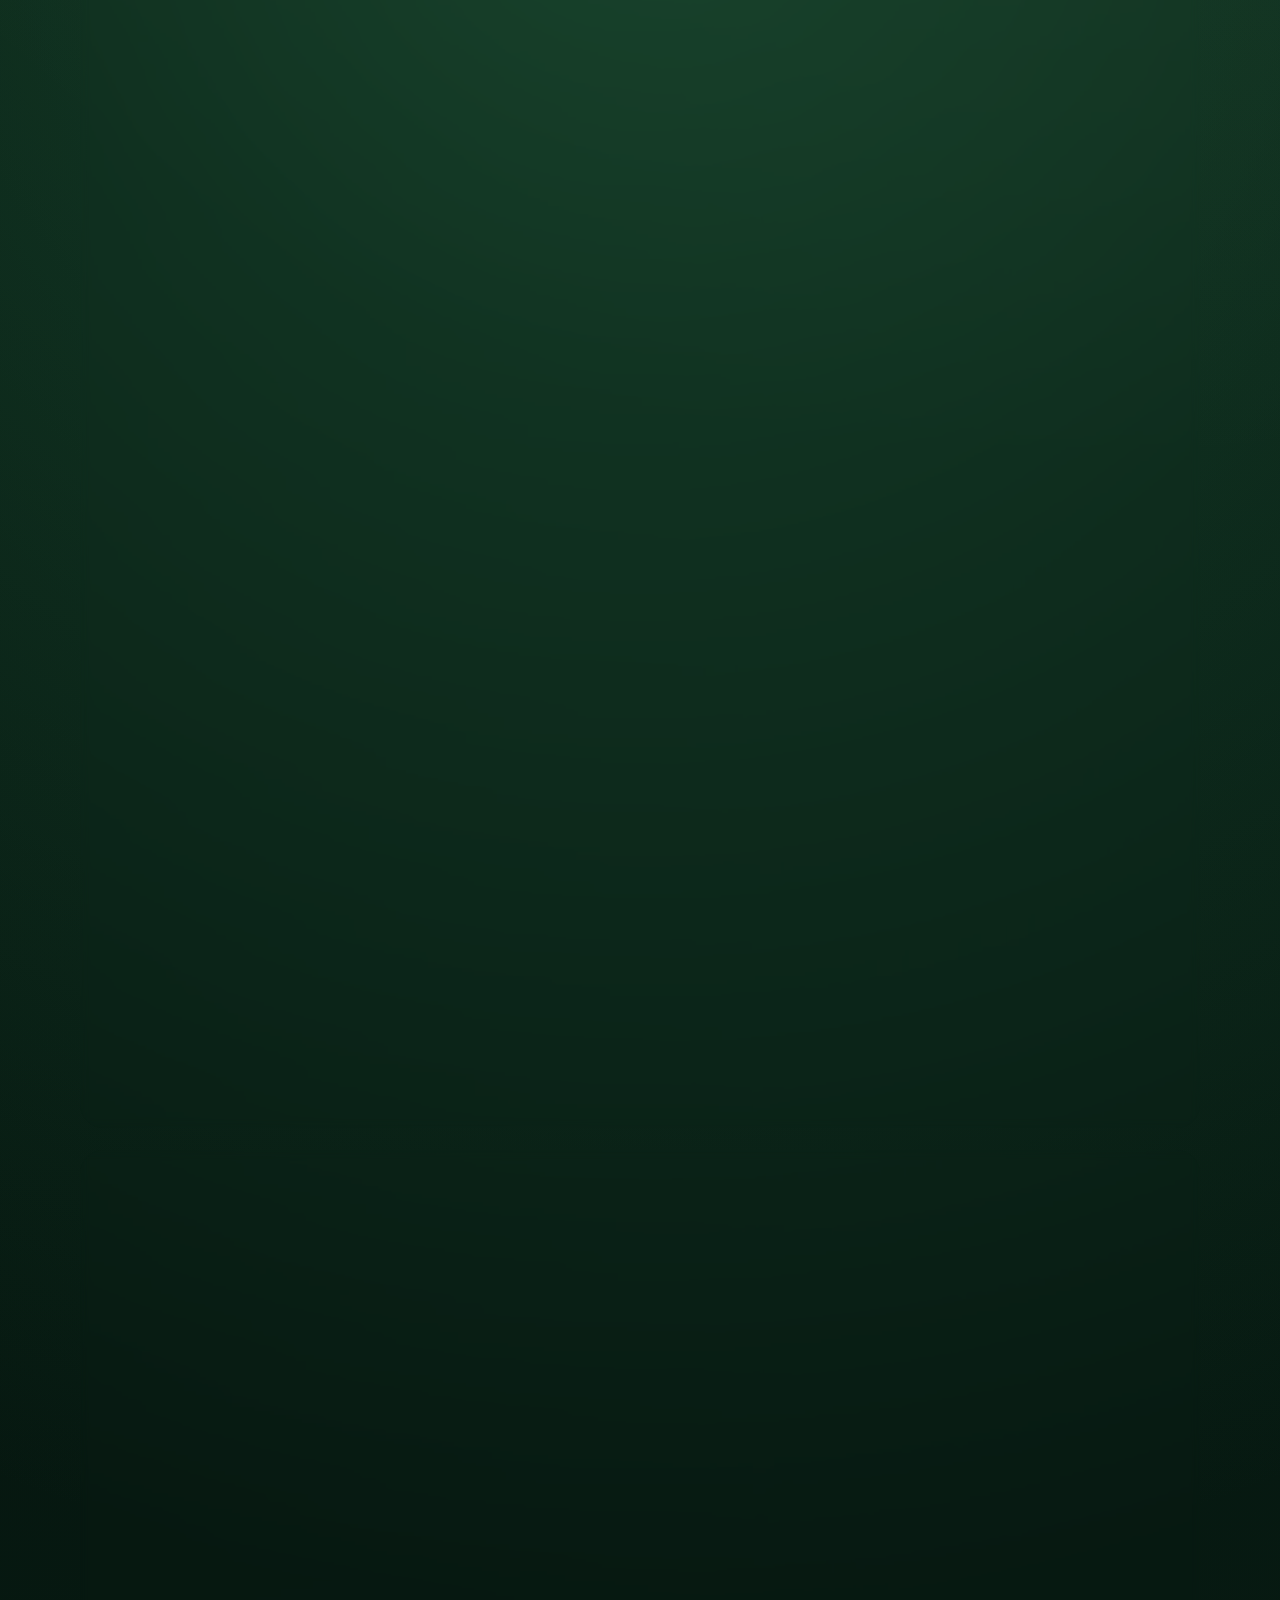
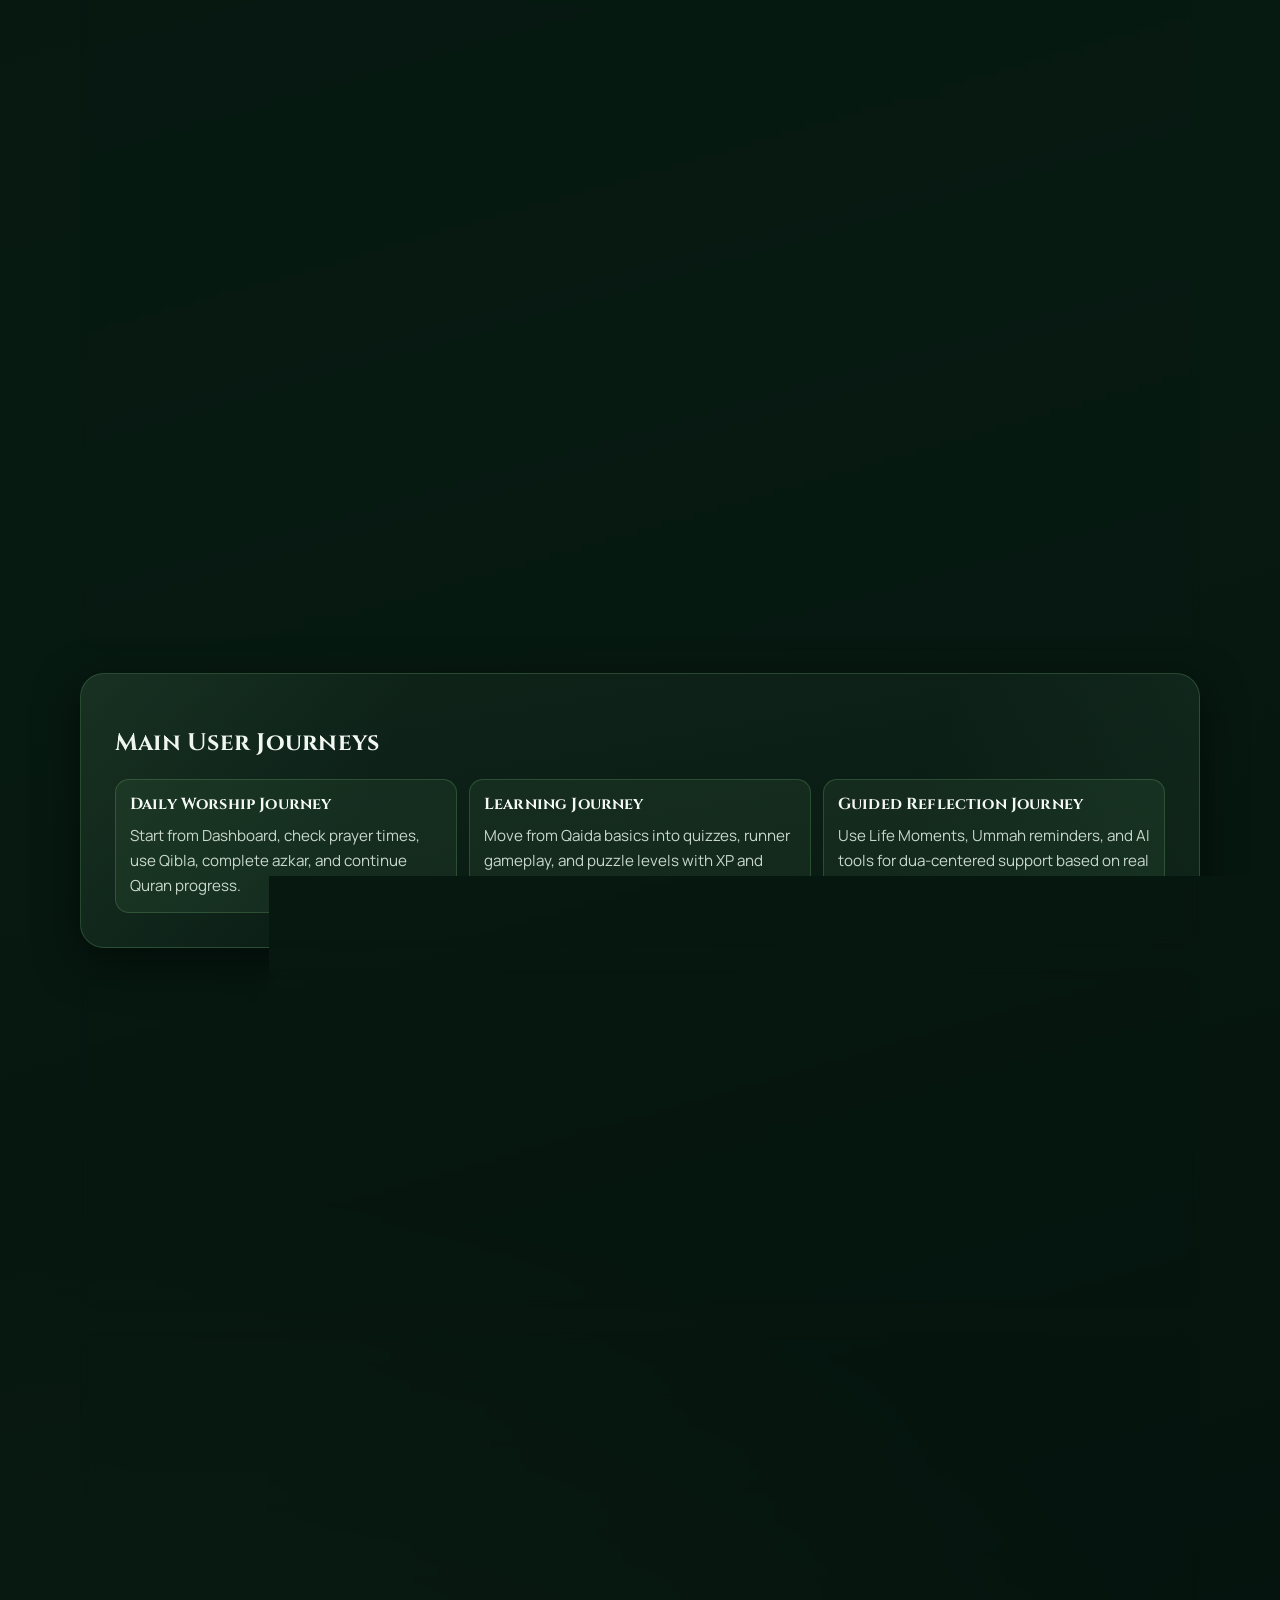
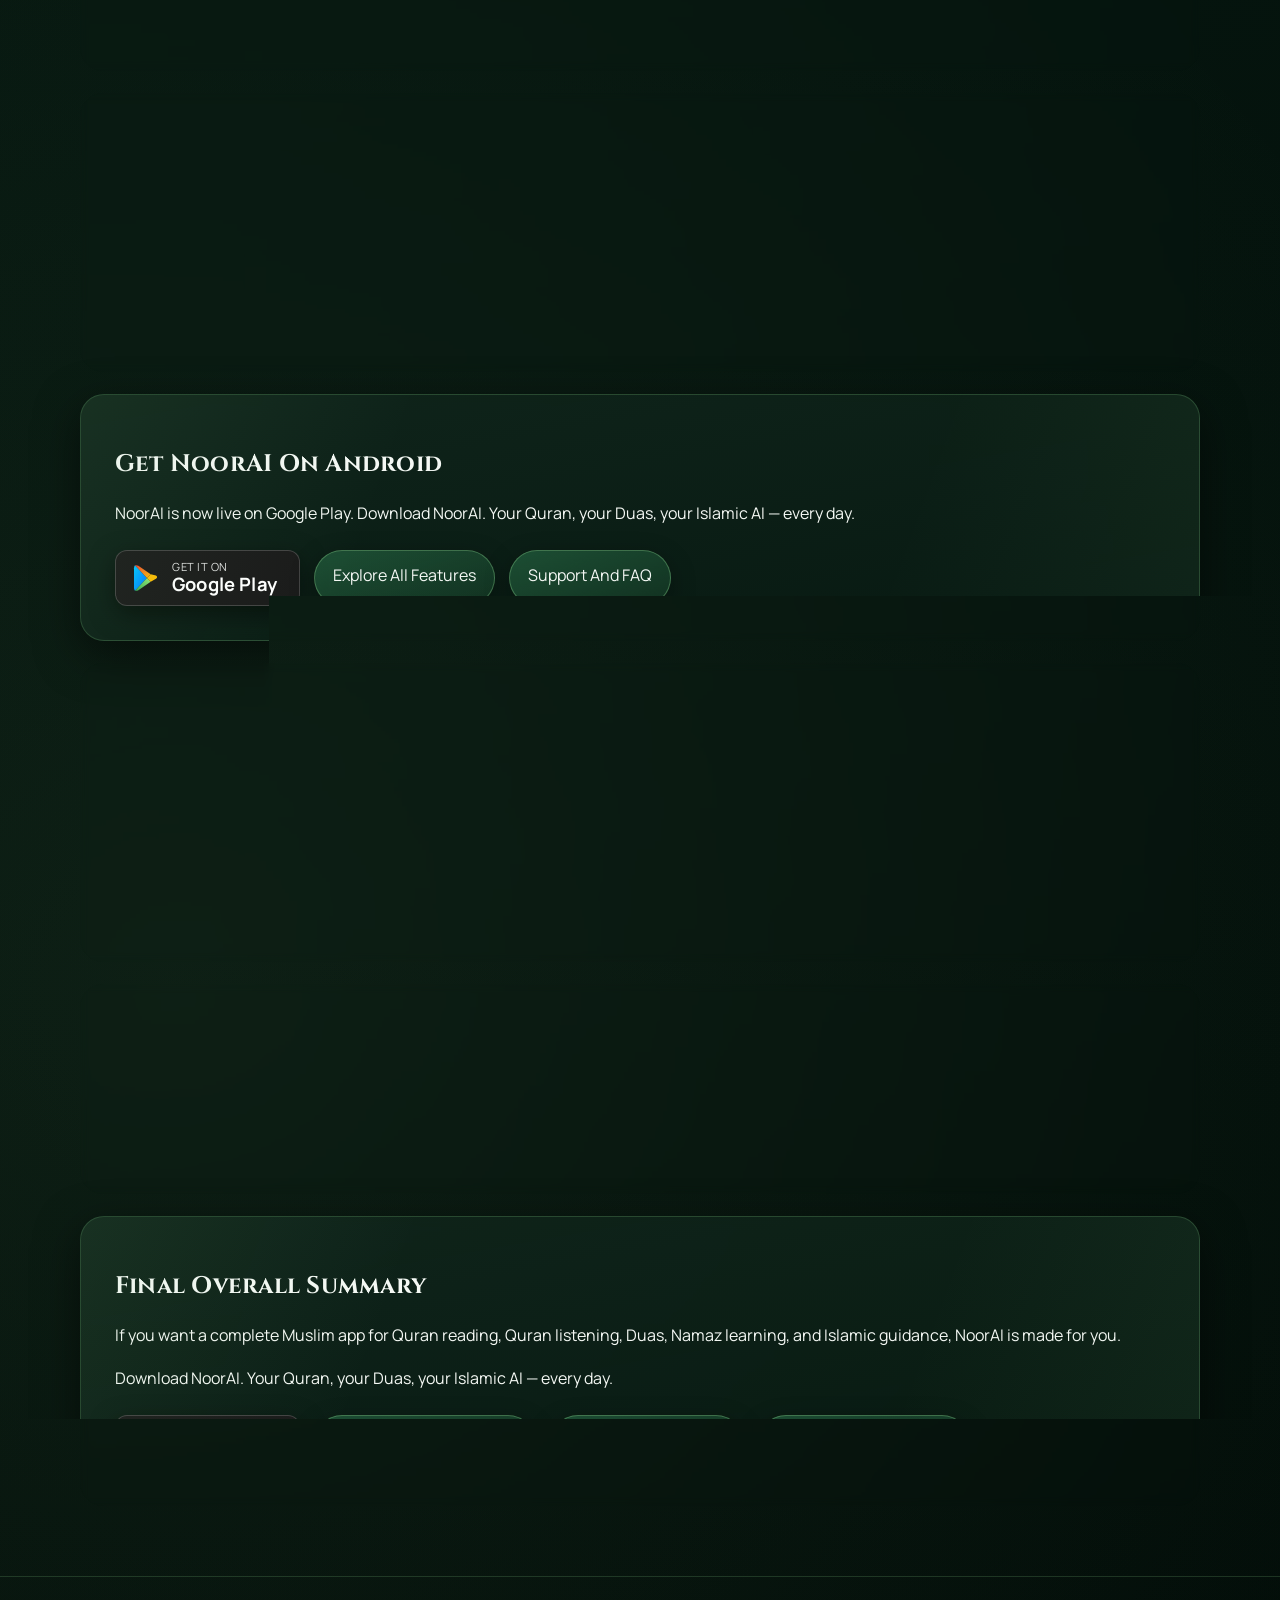
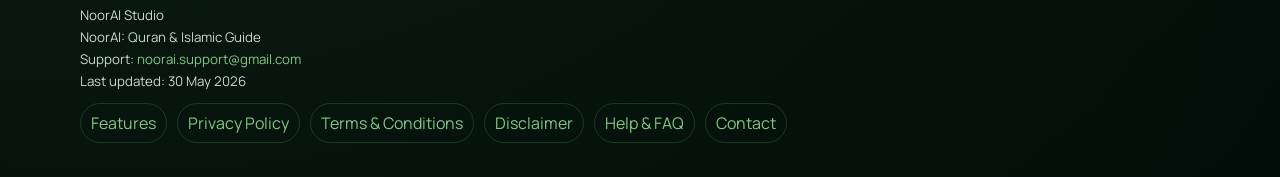
==== commit 1257b571: "Add Play Store badge, expand Junab AI marketing, fix Premium table, update SEO" ====
--- a/index.html
+++ b/index.html
@@ -3,25 +3,25 @@
   <head>
     <meta charset="UTF-8" />
     <meta name="viewport" content="width=device-width, initial-scale=1.0" />
-    <title>NoorAI | Quran, Recitation, Namaz, Dua, Qibla, and Islamic Guidance</title>
+    <title>NoorAI | Quran, Islamic AI (Junab AI), Namaz, Dua, Qibla — All-in-One Muslim App</title>
     <meta
       name="description"
-      content="NoorAI: Quran & Islamic Guide is an all-in-one Islamic app for Quran reading, recitation, Namaz learning, daily Duas, Qibla direction, and practical Islamic guidance."
+      content="NoorAI is the only Islamic app with a dedicated Islamic AI — Junab AI. Read Quran, listen to recitation, learn Namaz, access daily Duas, find Qibla, and get AI-powered Islamic guidance. Available on Android."
     />
     <link rel="canonical" href="https://shaanahmed.github.io/noorai-site/" />
-    <meta property="og:title" content="NoorAI: Quran, Namaz, Dua, Qibla, and Islamic AI" />
+    <meta property="og:title" content="NoorAI: Islamic AI (Junab AI) + Quran, Namaz, Dua, Qibla" />
     <meta
       property="og:description"
-      content="Read Quran, listen to recitation, learn Namaz, access daily Duas, find Qibla, and use practical Islamic tools in one clean app experience."
+      content="Most Islamic apps give you static content. NoorAI gives you a conversation. Featuring Junab AI — your personal Islamic AI companion — plus Quran, Namaz, Duas, and Qibla tools."
     />
     <meta property="og:url" content="https://shaanahmed.github.io/noorai-site/" />
     <meta property="og:image" content="https://shaanahmed.github.io/noorai-site/assets/og-image.png" />
     <meta property="og:type" content="website" />
     <meta name="twitter:card" content="summary_large_image" />
-    <meta name="twitter:title" content="NoorAI: Quran, Namaz, Dua, Qibla, and Islamic AI" />
+    <meta name="twitter:title" content="NoorAI: Islamic AI (Junab AI) + Quran, Namaz, Dua, Qibla" />
     <meta
       name="twitter:description"
-      content="All-in-one Muslim daily companion for Quran reading, recitation, Duas, Namaz learning, Qibla support, and Islamic guidance."
+      content="The only Islamic app with a dedicated Islamic AI (Junab AI). Quran, Duas, Namaz, Qibla, and AI-powered Islamic guidance — all in one app."
     />
     <meta
       name="twitter:image"
@@ -39,7 +39,8 @@
         "operatingSystem": "Android",
         "url": "https://shaanahmed.github.io/noorai-site/",
         "image": "https://shaanahmed.github.io/noorai-site/assets/og-image.png",
-        "description": "Android app for Quran reading and recitation, Namaz learning, daily Duas, Qibla support, Islamic calendar tools, and Junab AI guidance.",
+        "description": "Android app for Quran reading and recitation, Namaz learning, daily Duas, Qibla support, Islamic calendar tools, and Junab AI — a dedicated Islamic AI companion.",
+        "downloadUrl": "https://play.google.com/store/apps/details?id=com.noorai.quran",
         "publisher": {
           "@type": "Organization",
           "name": "NoorAI Studio"
@@ -109,7 +110,16 @@
             <li>Junab AI guidance with clearer chat controls and improved reliability</li>
           </ul>
           <div class="cta-row">
-            <a class="btn" href="#android-launch">Get NoorAI On Android</a>
+            <a
+              class="playstore-badge"
+              href="https://play.google.com/store/apps/details?id=com.noorai.quran"
+              target="_blank"
+              rel="noopener"
+              aria-label="Get NoorAI on Google Play"
+            >
+              <svg width="28" height="28" viewBox="0 0 512 512" xmlns="http://www.w3.org/2000/svg" aria-hidden="true"><defs><linearGradient id="pg1" x1="0%" y1="0%" x2="100%" y2="100%"><stop offset="0%" stop-color="#00C6FF"/><stop offset="100%" stop-color="#0072FF"/></linearGradient><linearGradient id="pg2" x1="0%" y1="0%" x2="100%" y2="100%"><stop offset="0%" stop-color="#EA4335"/><stop offset="100%" stop-color="#FBBC05"/></linearGradient><linearGradient id="pg3" x1="0%" y1="100%" x2="100%" y2="0%"><stop offset="0%" stop-color="#34A853"/><stop offset="100%" stop-color="#94E874"/></linearGradient></defs><path d="M54 24L274 256 54 488c-12-16-18-34-18-54V78c0-20 6-38 18-54z" fill="url(#pg1)"/><path d="M54 24l220 232 68-68L116 32C100 22 76 20 54 24z" fill="url(#pg2)"/><path d="M54 488c22 4 46 2 62-8l226-156-68-68z" fill="url(#pg3)"/><path d="M342 188l-68 68 68 68 96-56c28-16 28-44 0-60z" fill="#FBBC05"/></svg>
+              <span class="playstore-badge-text"><span>Get it on</span><span>Google Play</span></span>
+            </a>
             <a class="btn" href="#premium">See Premium Features</a>
             <a class="btn" href="features.html">Explore All Features</a>
             <a class="btn" href="help-faq.html">Help &amp; FAQ</a>
@@ -182,12 +192,16 @@
           <li>Practical features for daily Muslim life</li>
         </ul>
 
-        <h3>Junab AI Guidance</h3>
-        <ul class="feature-list">
-          <li>Get Islamic guidance support in a conversational format</li>
-          <li>Improved chat controls, including clear chat history</li>
-          <li>Built for a smoother and more reliable daily experience</li>
-        </ul>
+        <h3>Junab AI — Your Islamic AI Companion</h3>
+        <p>Most Islamic apps give you static content. NoorAI gives you a conversation.</p>
+        <ul class="feature-list">
+          <li>Ask Islamic questions and get contextual guidance</li>
+          <li>Get dua recommendations for your specific situation</li>
+          <li>Understand Quran verses, Hadith references, and Islamic rulings</li>
+          <li>Available anytime — your personal Islamic AI companion</li>
+          <li>Built specifically for Muslims, not a generic chatbot</li>
+        </ul>
+        <p><em>Junab AI is one of the most focused Islamic AI experiences available in any Muslim app today.</em></p>
 
         <h3>Arabic and Educational Learning</h3>
         <ul class="feature-list">
@@ -232,9 +246,9 @@
                 <td>Full access</td>
               </tr>
               <tr>
-                <td>Learn AI usage</td>
+                <td>Junab AI usage</td>
                 <td>Daily limited quota</td>
-                <td>Expanded usage and saved history tools</td>
+                <td>Unlimited Junab AI access + saved history</td>
               </tr>
               <tr>
                 <td>Islamic Calendar coverage</td>
@@ -265,7 +279,7 @@
         <ul class="feature-list">
           <li>Full Dua Hub modules and advanced devotional tools</li>
           <li>Personal Dua and AI-curated life duas access</li>
-          <li>Expanded Learn AI experience and offline saved responses</li>
+          <li>Unlimited Junab AI access with saved history</li>
           <li>Broader Islamic Calendar country and timeline access</li>
           <li>Premium appearance studio with Classic, Emerald, Sapphire, Desert, Teal, and Plum themes</li>
           <li>Premium status sync across app sections and restore flow support</li>
@@ -319,13 +333,16 @@
       </section>
 
       <section class="card section">
-        <h2>Why NoorAI</h2>
-        <ul class="feature-list">
-          <li>Quran, Dua, Namaz, Qibla, and Islamic tools in one app</li>
-          <li>Designed for consistency in worship and learning</li>
-          <li>Useful for individuals, beginners, and families</li>
-          <li>Built to support practical daily Islamic life</li>
-        </ul>
+        <h2>Why NoorAI Stands Out</h2>
+        <div class="standout-section">
+          <ul class="standout-list">
+            <li>✦ The only Islamic app with a dedicated Islamic AI (Junab AI)</li>
+            <li>✦ Quran + Audio + AI Guidance + Duas + Namaz + Qibla in one place</li>
+            <li>✦ Designed for daily worship, learning, and practical Muslim life</li>
+            <li>✦ Built for individuals, beginners, and entire families</li>
+            <li>✦ Supports 17+ languages</li>
+          </ul>
+        </div>
       </section>
 
       <section class="card section">
@@ -341,17 +358,19 @@
       <section id="android-launch" class="card section">
         <h2>Get NoorAI On Android</h2>
         <p>
-          NoorAI is now live on Google Play. Install the app directly and start using Quran,
-          Duas, Namaz guidance, Qibla tools, and Junab AI guidance today.
+          NoorAI is now live on Google Play. Download NoorAI. Your Quran, your Duas, your Islamic AI — every day.
         </p>
         <div class="cta-row">
           <a
-            class="btn"
+            class="playstore-badge"
             href="https://play.google.com/store/apps/details?id=com.noorai.quran"
             target="_blank"
             rel="noopener"
-            >Install On Google Play</a
+            aria-label="Get NoorAI on Google Play"
           >
+            <svg width="28" height="28" viewBox="0 0 512 512" xmlns="http://www.w3.org/2000/svg" aria-hidden="true"><defs><linearGradient id="pg1b" x1="0%" y1="0%" x2="100%" y2="100%"><stop offset="0%" stop-color="#00C6FF"/><stop offset="100%" stop-color="#0072FF"/></linearGradient><linearGradient id="pg2b" x1="0%" y1="0%" x2="100%" y2="100%"><stop offset="0%" stop-color="#EA4335"/><stop offset="100%" stop-color="#FBBC05"/></linearGradient><linearGradient id="pg3b" x1="0%" y1="100%" x2="100%" y2="0%"><stop offset="0%" stop-color="#34A853"/><stop offset="100%" stop-color="#94E874"/></linearGradient></defs><path d="M54 24L274 256 54 488c-12-16-18-34-18-54V78c0-20 6-38 18-54z" fill="url(#pg1b)"/><path d="M54 24l220 232 68-68L116 32C100 22 76 20 54 24z" fill="url(#pg2b)"/><path d="M54 488c22 4 46 2 62-8l226-156-68-68z" fill="url(#pg3b)"/><path d="M342 188l-68 68 68 68 96-56c28-16 28-44 0-60z" fill="#FBBC05"/></svg>
+            <span class="playstore-badge-text"><span>Get it on</span><span>Google Play</span></span>
+          </a>
           <a class="btn" href="features.html">Explore All Features</a>
           <a class="btn" href="help-faq.html">Support And FAQ</a>
         </div>
@@ -387,17 +406,19 @@
           learning, and Islamic guidance, NoorAI is made for you.
         </p>
         <p>
-          Download NoorAI and make Quran, prayer, Dua, and Islamic learning part of your daily
-          routine.
+          Download NoorAI. Your Quran, your Duas, your Islamic AI — every day.
         </p>
         <div class="cta-row">
           <a
-            class="btn"
+            class="playstore-badge"
             href="https://play.google.com/store/apps/details?id=com.noorai.quran"
             target="_blank"
             rel="noopener"
-            >Install On Google Play</a
+            aria-label="Get NoorAI on Google Play"
           >
+            <svg width="28" height="28" viewBox="0 0 512 512" xmlns="http://www.w3.org/2000/svg" aria-hidden="true"><defs><linearGradient id="pg1c" x1="0%" y1="0%" x2="100%" y2="100%"><stop offset="0%" stop-color="#00C6FF"/><stop offset="100%" stop-color="#0072FF"/></linearGradient><linearGradient id="pg2c" x1="0%" y1="0%" x2="100%" y2="100%"><stop offset="0%" stop-color="#EA4335"/><stop offset="100%" stop-color="#FBBC05"/></linearGradient><linearGradient id="pg3c" x1="0%" y1="100%" x2="100%" y2="0%"><stop offset="0%" stop-color="#34A853"/><stop offset="100%" stop-color="#94E874"/></linearGradient></defs><path d="M54 24L274 256 54 488c-12-16-18-34-18-54V78c0-20 6-38 18-54z" fill="url(#pg1c)"/><path d="M54 24l220 232 68-68L116 32C100 22 76 20 54 24z" fill="url(#pg2c)"/><path d="M54 488c22 4 46 2 62-8l226-156-68-68z" fill="url(#pg3c)"/><path d="M342 188l-68 68 68 68 96-56c28-16 28-44 0-60z" fill="#FBBC05"/></svg>
+            <span class="playstore-badge-text"><span>Get it on</span><span>Google Play</span></span>
+          </a>
           <a class="btn" href="features.html">View Full Feature Catalog</a>
           <a class="btn" href="privacy-policy.html">Review Privacy Policy</a>
           <a class="btn" href="contact.html">Contact NoorAI Support</a>
@@ -412,7 +433,7 @@
         <small>
           Support: <a href="mailto:noorai.support@gmail.com">noorai.support@gmail.com</a>
         </small>
-        <small>Last updated: 21 May 2026</small>
+        <small>Last updated: 30 May 2026</small>
         <div class="foot-links">
           <a href="features.html">Features</a>
           <a href="privacy-policy.html">Privacy Policy</a>
--- a/styles.css
+++ b/styles.css
@@ -250,6 +250,75 @@
   background: linear-gradient(160deg, rgba(46, 125, 82, 0.72), rgba(129, 199, 132, 0.28));
   box-shadow: 0 12px 28px rgba(0, 0, 0, 0.48);
   text-decoration: none;
+}
+
+.playstore-badge {
+  display: inline-flex;
+  align-items: center;
+  gap: 12px;
+  padding: 10px 22px 10px 16px;
+  border-radius: 12px;
+  background: #1a1a1a;
+  border: 1px solid rgba(255, 255, 255, 0.18);
+  box-shadow: 0 8px 24px rgba(0, 0, 0, 0.5);
+  color: #fff;
+  text-decoration: none;
+  transition: transform 160ms ease, box-shadow 160ms ease;
+  font-family: "Manrope", "Trebuchet MS", sans-serif;
+}
+
+.playstore-badge:hover {
+  transform: translateY(-2px);
+  box-shadow: 0 14px 32px rgba(0, 0, 0, 0.6);
+  text-decoration: none;
+  color: #fff;
+}
+
+.playstore-badge svg {
+  flex-shrink: 0;
+}
+
+.playstore-badge-text {
+  display: flex;
+  flex-direction: column;
+  line-height: 1.15;
+}
+
+.playstore-badge-text span:first-child {
+  font-size: 0.7rem;
+  letter-spacing: 0.05em;
+  opacity: 0.85;
+  text-transform: uppercase;
+}
+
+.playstore-badge-text span:last-child {
+  font-size: 1.15rem;
+  font-weight: 700;
+  letter-spacing: 0.01em;
+}
+
+.standout-section {
+  margin-top: 18px;
+  padding: 18px 0 4px;
+  border-top: 1px solid var(--border);
+}
+
+.standout-list {
+  list-style: none;
+  padding: 0;
+  margin: 12px 0 0;
+  display: grid;
+  gap: 10px;
+  grid-template-columns: repeat(auto-fit, minmax(260px, 1fr));
+}
+
+.standout-list li {
+  padding: 12px 16px;
+  border-radius: 12px;
+  border: 1px solid var(--border);
+  background: rgba(129, 199, 132, 0.08);
+  color: var(--text);
+  font-size: 0.97rem;
 }
 
 .section {
